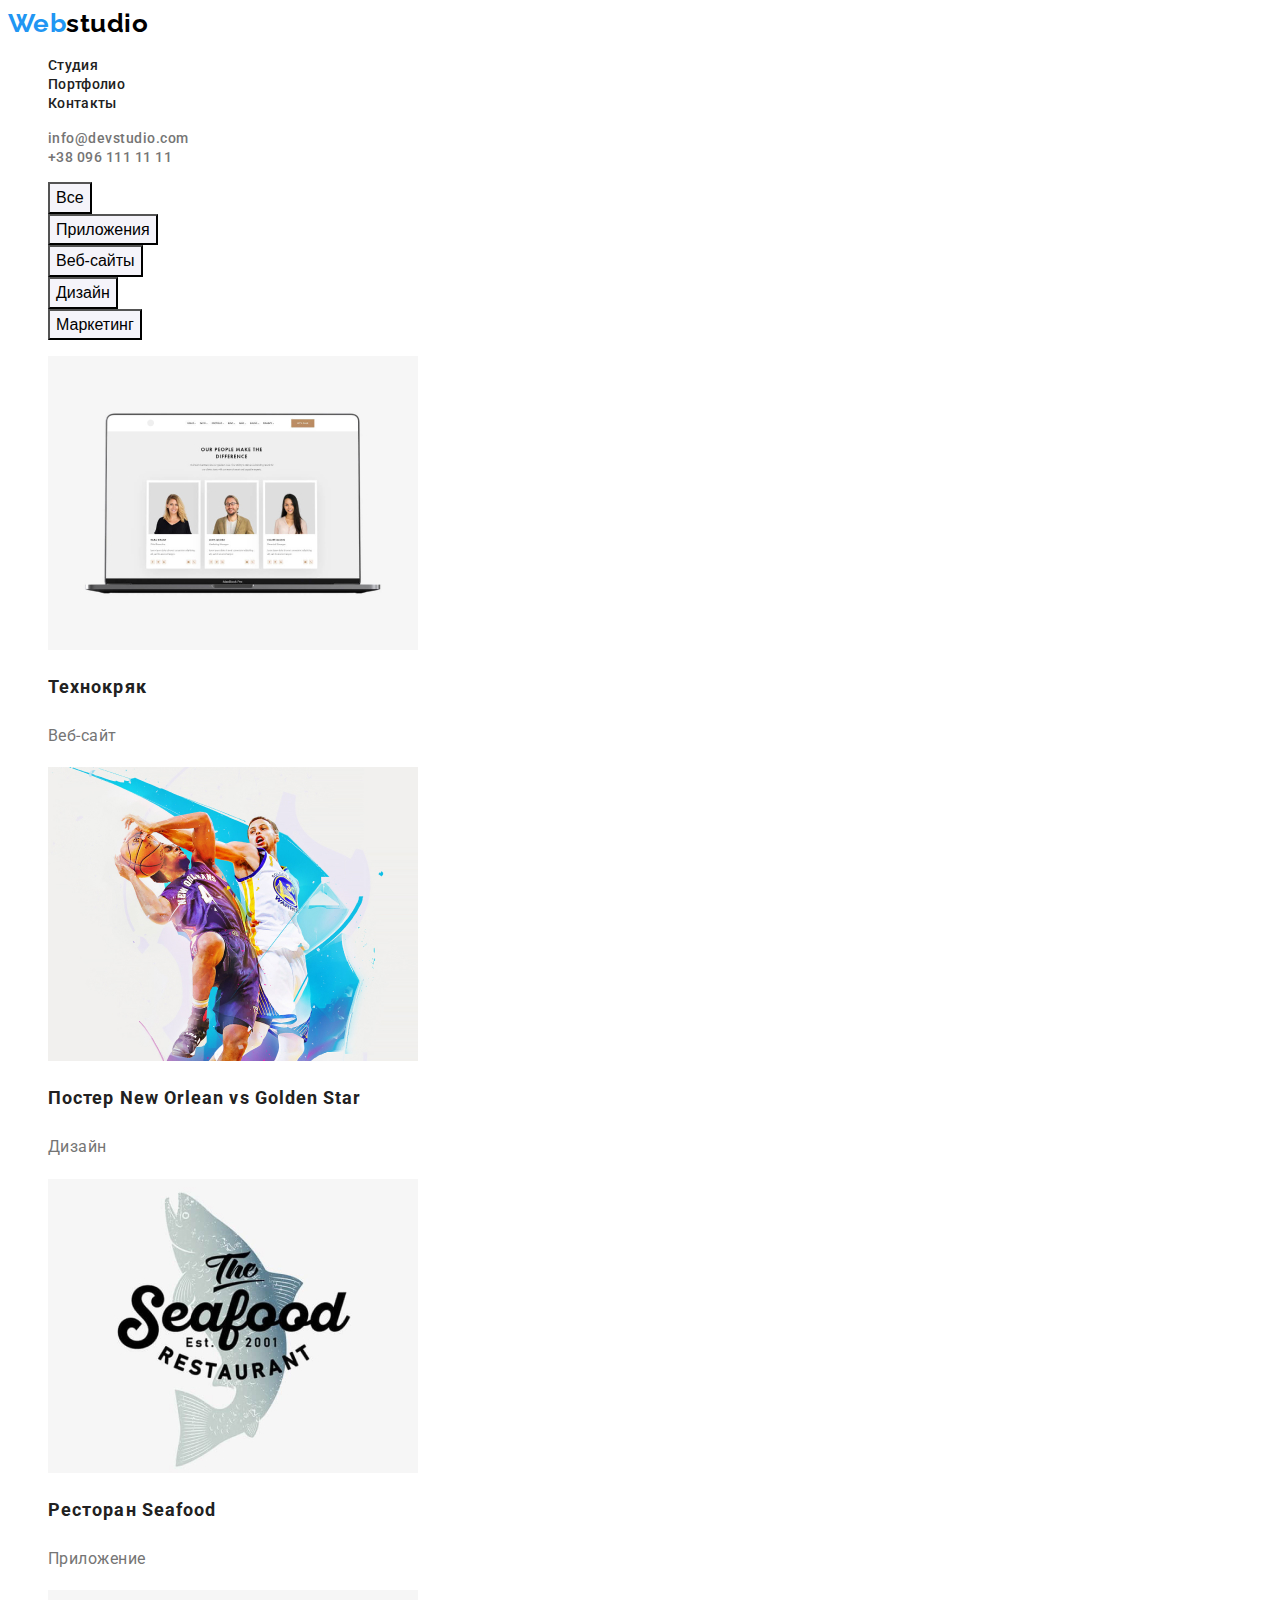
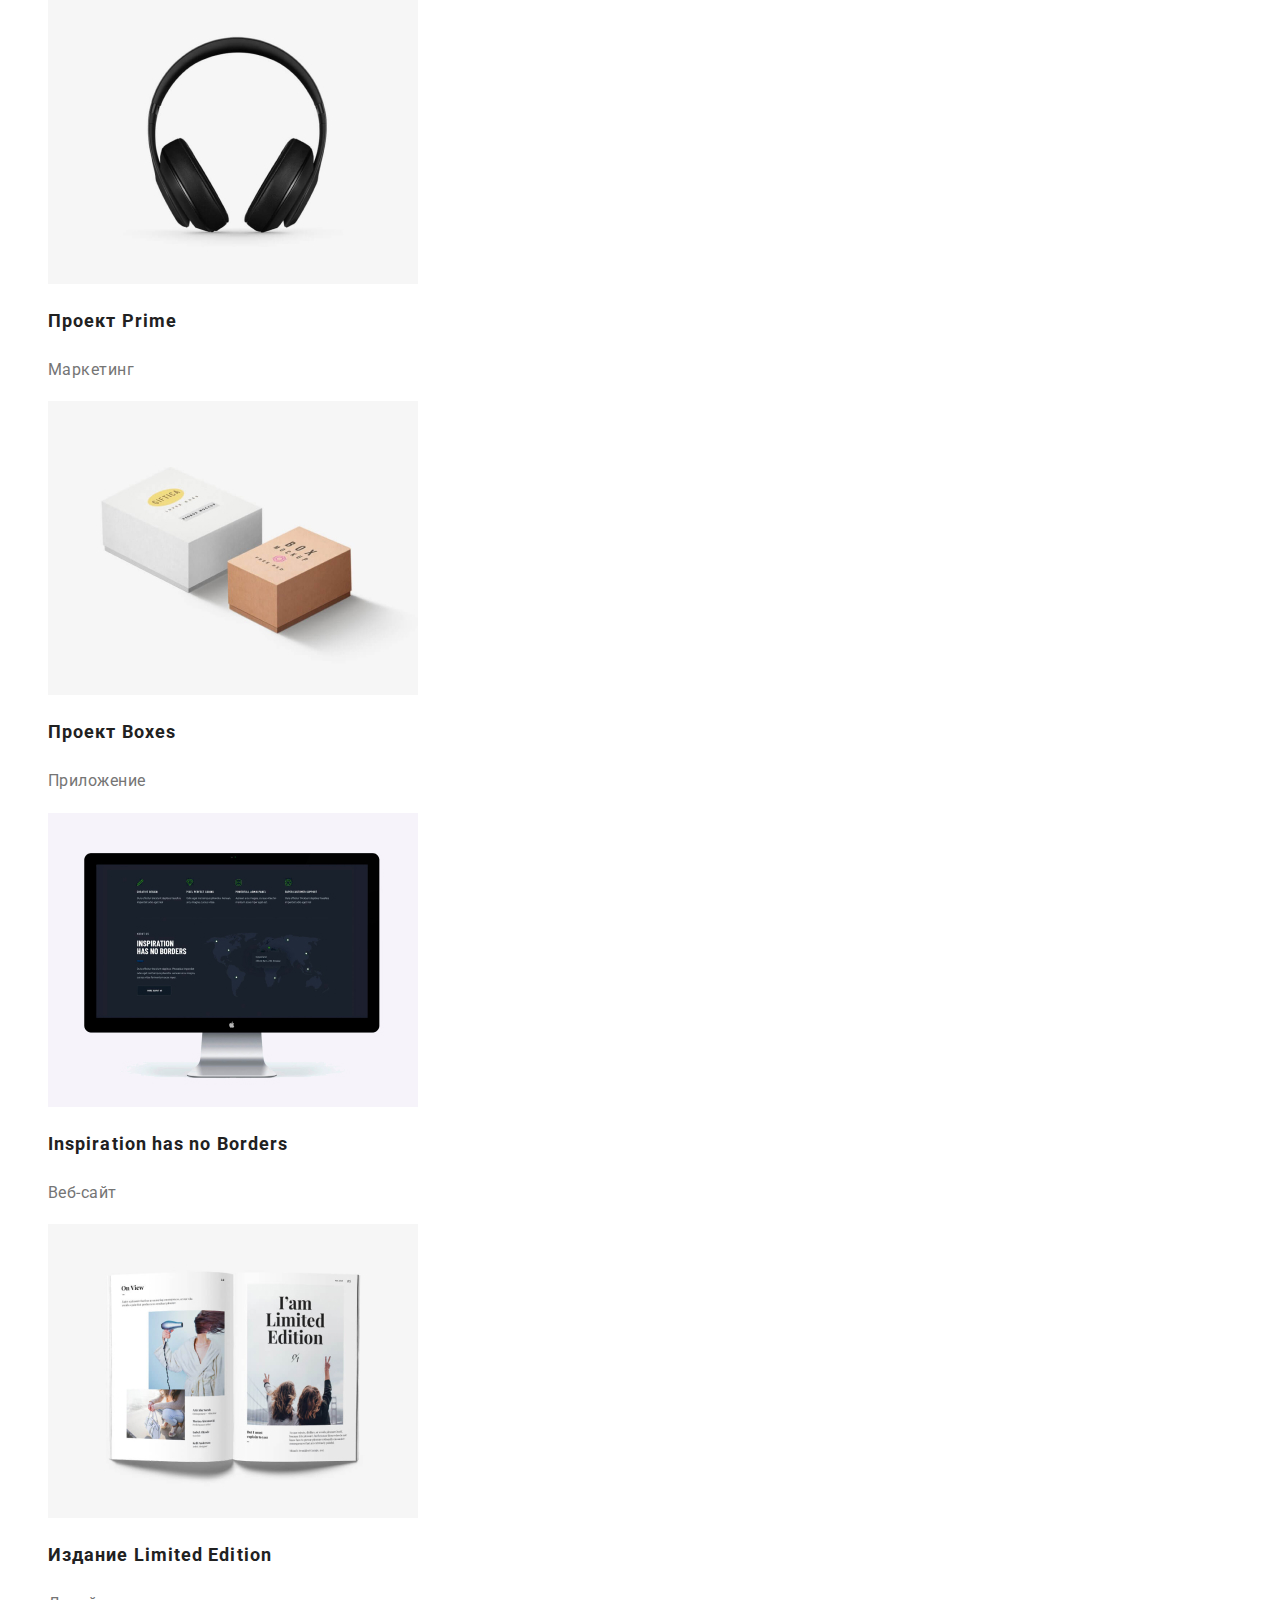
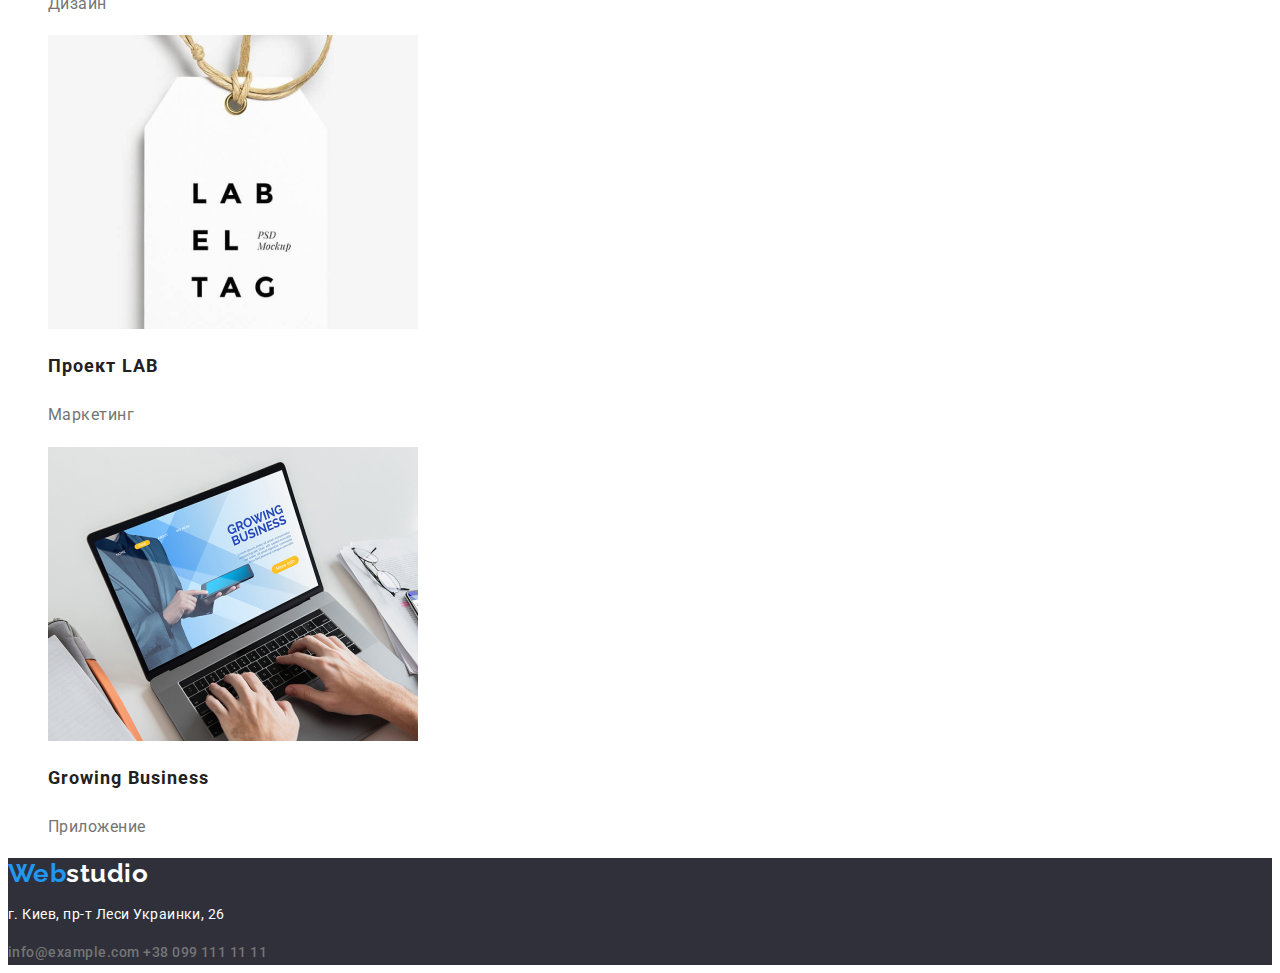
==== portfolio.html @ fc20a1f2 "Клон ДЗ2" ====
<!DOCTYPE html>
<html lang="ru">
<head>
    <meta charset="UTF-8">
    <meta http-equiv="X-UA-Compatible" content="IE=edge">
    <meta name="viewport" content="width=device-width, initial-scale=1.0">
    <title>Document</title>
    <link rel="preconnect" href="https://fonts.googleapis.com">
    <link rel="preconnect" href="https://fonts.gstatic.com" crossorigin>
    <link href="https://fonts.googleapis.com/css2?family=Raleway:wght@700&family=Roboto:wght@400;500;700;900&display=swap"
        rel="stylesheet">
    <link rel="stylesheet" href="./css/styles.css">
</head>
<body>
    <header>
        <a class="logo" href="./index.html">Web<span class="logo-part">studio</span>
        </a>
        <nav>
            <ul class="site-nav list">
                <li><a class="link" href="./index.html">Студия</a></li>
                <li><a class="link" href="./portfolio.html">Портфолио</a></li>
                <li><a class="link" href="#">Контакты</a></li>
            </ul>
        </nav>
        <div>
            <ul class="auth-nav list">
                <li><a class="link" href="mailto:info@devstudio.com">info@devstudio.com</a></li>
                <li><a class="link" href="tel:+380961111111">+38 096 111 11 11</a></li>
            </ul>
        </div>
    </header> 
    <main>
        <section class="portfolio-section">
            <ul class="portfolio-nav list">
                <li><button class="portfolio-button" type="button"> Все </button></li>
                <li><button class="portfolio-button" type="button">Приложения</button></li>
                <li><button class="portfolio-button" type="button">Веб-сайты</button></li>
                <li><button class="portfolio-button" type="button">Дизайн</button></li>
                <li><button class="portfolio-button" type="button">Маркетинг</button></li>
            </ul>
            <ul class="portfolio-list list">
                <li>
                    <img src="./images/portfolio1.jpg" alt="три карточки людей на экране ноутбука" width:"370">
                    <h2 class="title">Технокряк</h2>
                    <p>Веб-сайт</p>
                </li>
                <li>
                    <img src="./images/portfolio2.jpg" alt="Два баскетболиста в воздухе с мячок" width:"370">
                    <h2 class="title">Постер New Orlean vs Golden Star</h2>
                    <p>Дизайн</p>
                </li>
                <li>
                    <img src="./images/portfolio3.jpg" alt="Логотип ресторана-Морская еда" width="370">
                    <h2 class="title">Ресторан Seafood</h2>
                    <p>Приложение</p>
                </li>
                <li>
                    <img src="./images/portfolio4.jpg" alt="Накладные наушники" width="370">
                    <h2 class="title">Проект Prime</h2>
                    <p>Маркетинг</p>
                </li>    
                <li>
                    <img src="./images/portfolio5.jpg" alt="Две коробки" width="370">
                    <h2 class="title">Проект Boxes</h2>
                    <p>Приложение</p>    
                </li>
                <li>
                    <img src="./images/portfolio6.jpg" alt="Монитор" width="370">
                    <h2 class="title">Inspiration has no Borders</h2>
                    <p>Веб-сайт</p>
                </li>
                <li>
                    <img src="./images/portfolio7.jpg" alt="Открытый журнал на столе" width="370">
                    <h2 class="title">Издание Limited Edition</h2>
                    <p>Дизайн</p>
                </li>
                <li>
                    <img src="./images/portfolio8.jpg" alt="<Бирка на веревочке" width="370">
                    <h2 class="title">Проект LAB</h2>
                    <p>Маркетинг</p>
                </li>
                <li>
                    <img src="./images/portfolio9.jpg" alt="Руки человека на клавиатуре открытого ноутбука" width="370">
                    <h2 class="title">Growing Business</h2>
                    <p>Приложение</p>
                </li>
            </ul>
        </section>
    </main>
    <footer class="footer">
        <a class="logo" href="./index.html">Web<span class="logo-footer">studio</span>
        </a>
        <address class="footer-adress">
            <p>г. Киев, пр-т Леси Украинки, 26</p>
            <a class="link" href="mailto:info@example.com">info@example.com</a>
            <a class="link" href="tel:+380991111111">+38 099 111 11 11</a>
        </address>
    </footer>
</body>

</html>
---- css/styles.css ----
:root {
  --primary-text-color: #757575;
  --title-text-color: #212121;
  --accent-color: #2196f3;
}
/* цвет заголовков #212121 */
/* цвет текста #757575 */
/* цвет акцента #2196F3 */
/* Белый #FFFFFF */
body {
  background-color: #ffffff;
  color: var(--primary-text-color);
  font-family: Roboto, sans-serif;
  letter-spacing: 0.03em;
}
.link {
  text-decoration: none;
  font-weight: 500;
  font-size: 14px;
  line-height: 1.2;
}
/* logo */
.logo {
  color: var(--accent-color);
  font-family: Raleway, cursive;
  text-decoration: none;
  font-weight: 700;
  font-size: 26px;
  line-height: 1.2;
}
.logo-part {
  color: #000000;
}

/* site-nav */
.site-nav {
  letter-spacing: 0.02em;
}
.site-nav .link {
  color: var(--title-text-color);
}
.site-nav :hover,
.site-nav :focus {
  color: var(--accent-color);
}
.auth-nav .link {
  color: var(--primary-text-color);
}
.auth-nav :hover,
.auth-nav :focus {
  color: var(--accent-color);
}
/* Hero */
.hero {
  background-color: #2f303a;
  color: #ffffff;
  letter-spacing: 0.06em;
  text-align: center;
}
.hero-title {
  font-weight: 900;
  font-size: 44px;
  line-height: 1.4;
}
.hero-button {
  background-color: #2196f3;
  color: #ffffff;
  font-family: inherit;
  letter-spacing: inherit;
  font-weight: 700;
  font-size: 16px;
  line-height: 1.9;
  cursor: pointer;
}
/* Section */
.section {
}
.section-title {
  color: var(--title-text-color);
  font-weight: 700;
  font-size: 36px;
  line-height: 1.7;
  text-align: center;
}
.list {
  list-style: none;
}
.title {
  color: var(--title-text-color);
}
/* Skills */
.skills .title {
  font-weight: 700;
  font-size: 14px;
  line-height: 1.2;
}
.skills p {
  font-size: 14px;
  line-height: 1.7;
}

/* team */
.team {
  background-color: #f5f4fa;
}
.team .title {
  font-weight: 500;
  font-size: 16px;
  line-height: 1.2;
}
.team p {
  font-size: 16px;
  line-height: 1.2;
}
/* footer */
.footer {
  background-color: #2f303a;
}

.logo-footer {
  color: #ffffff;
}
.footer-adress {
  font-style: normal;
  font-size: 14px;
  line-height: 1.7;
}
.footer-adress p {
  color: #ffffff;
}
.footer-adress .link {
  color: var(--primary-text-color);
  font-size: 14px;
  line-height: 1.7;
}
.footer-adress :hover,
.footer-adress :focus {
  color: var(--accent-color);
}
/* PORTFOLIO */
.portfolio-nav {
  color: var(--title-text-color);
}
.portfolio-nav :hover {
  color: var(--accent-color);
}
.portfolio-button {
  background-color: #f5f4fa;
  font-weight: 500;
  font-size: 16px;
  line-height: 1.6;
  cursor: pointer;
}
.portfolio-list .title {
  letter-spacing: 0.06em;
  font-weight: bold;
  font-size: 18px;
  line-height: 2;
}
.portfolio-list p {
  font-size: 16px;
  line-height: 1.9;
}
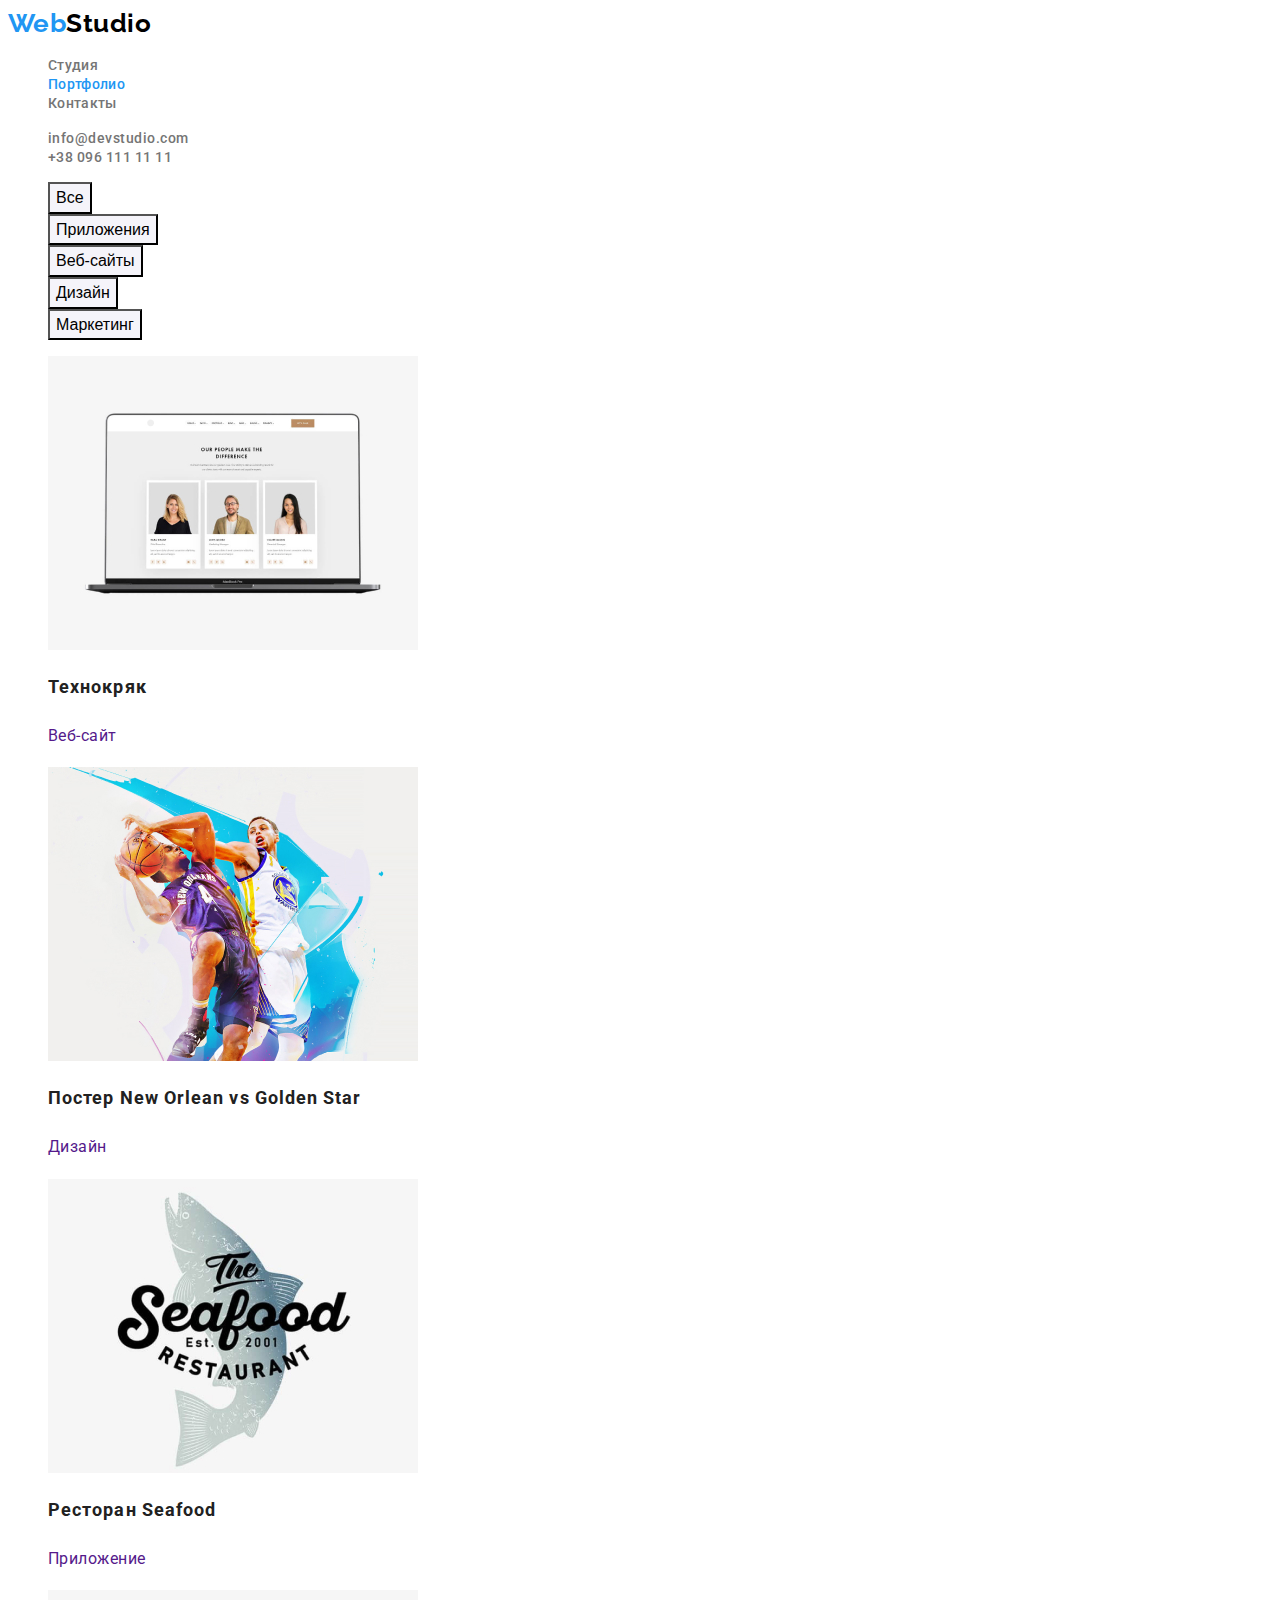
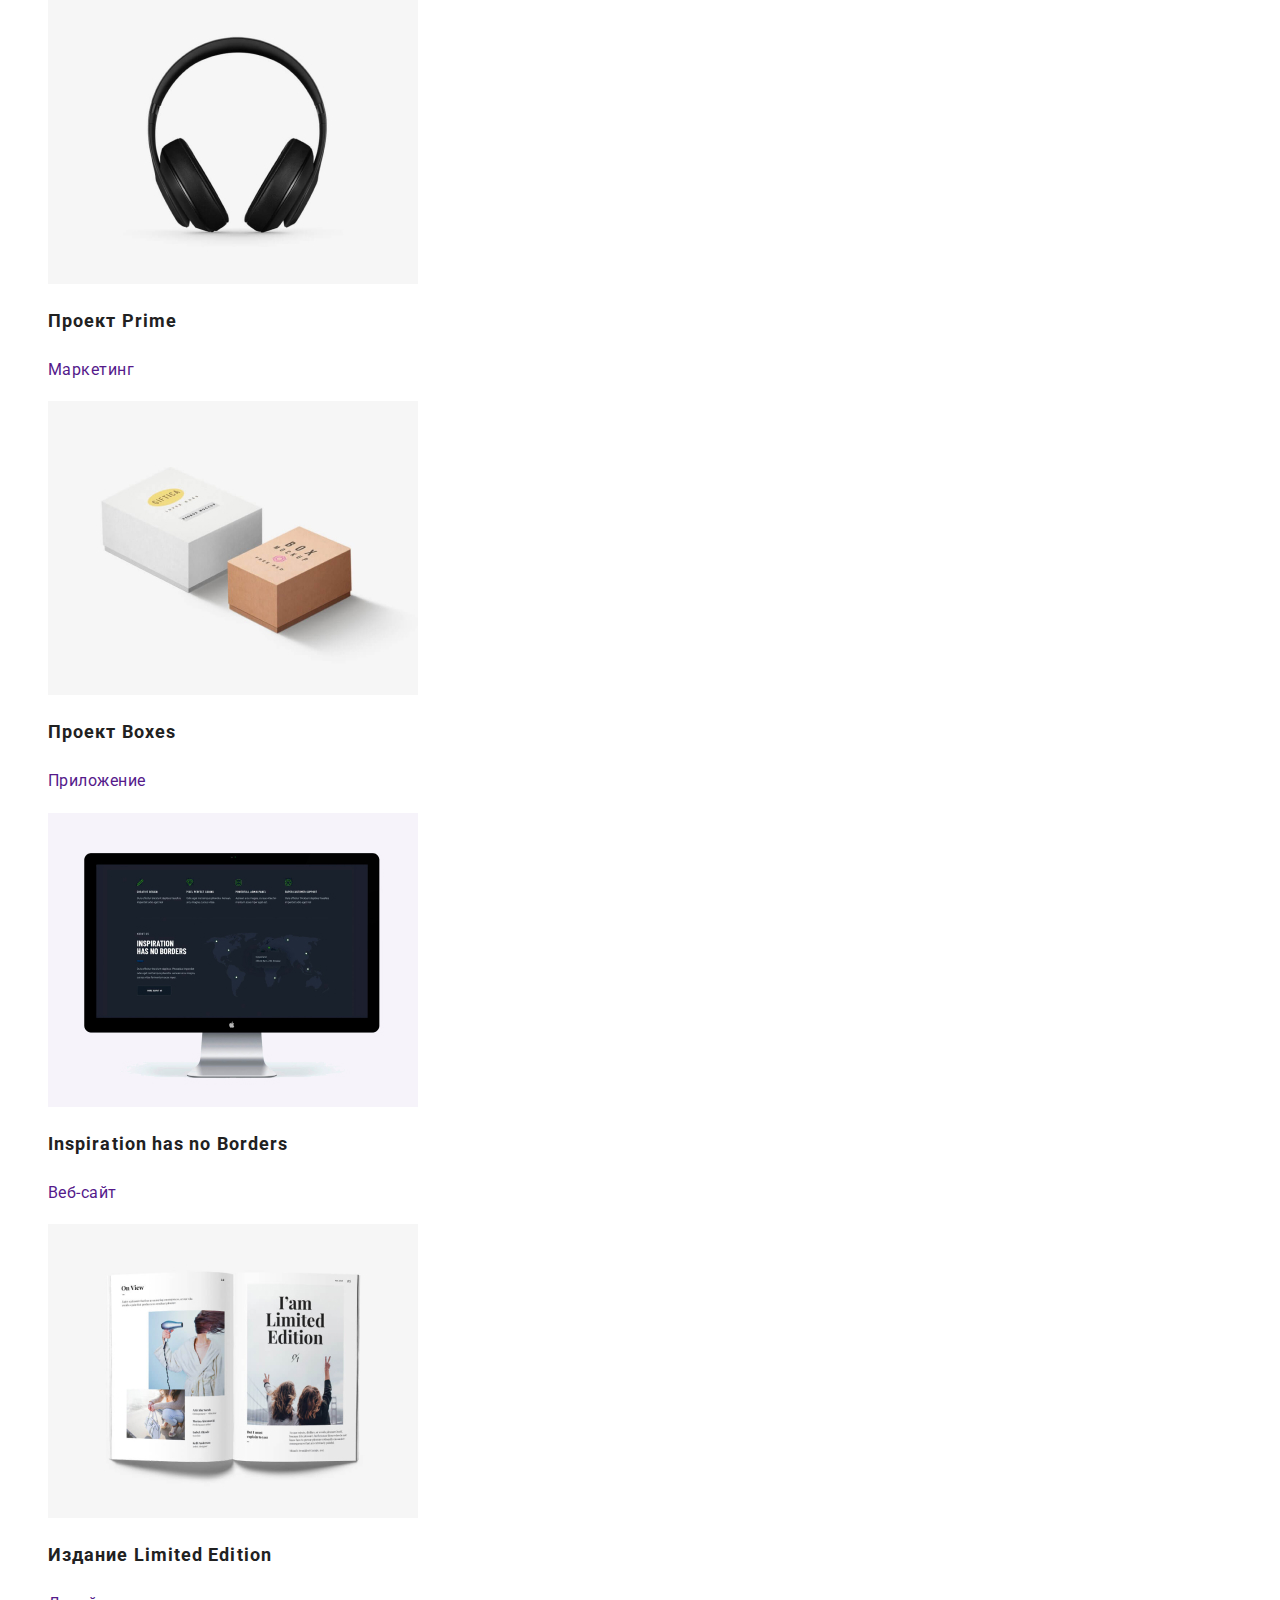
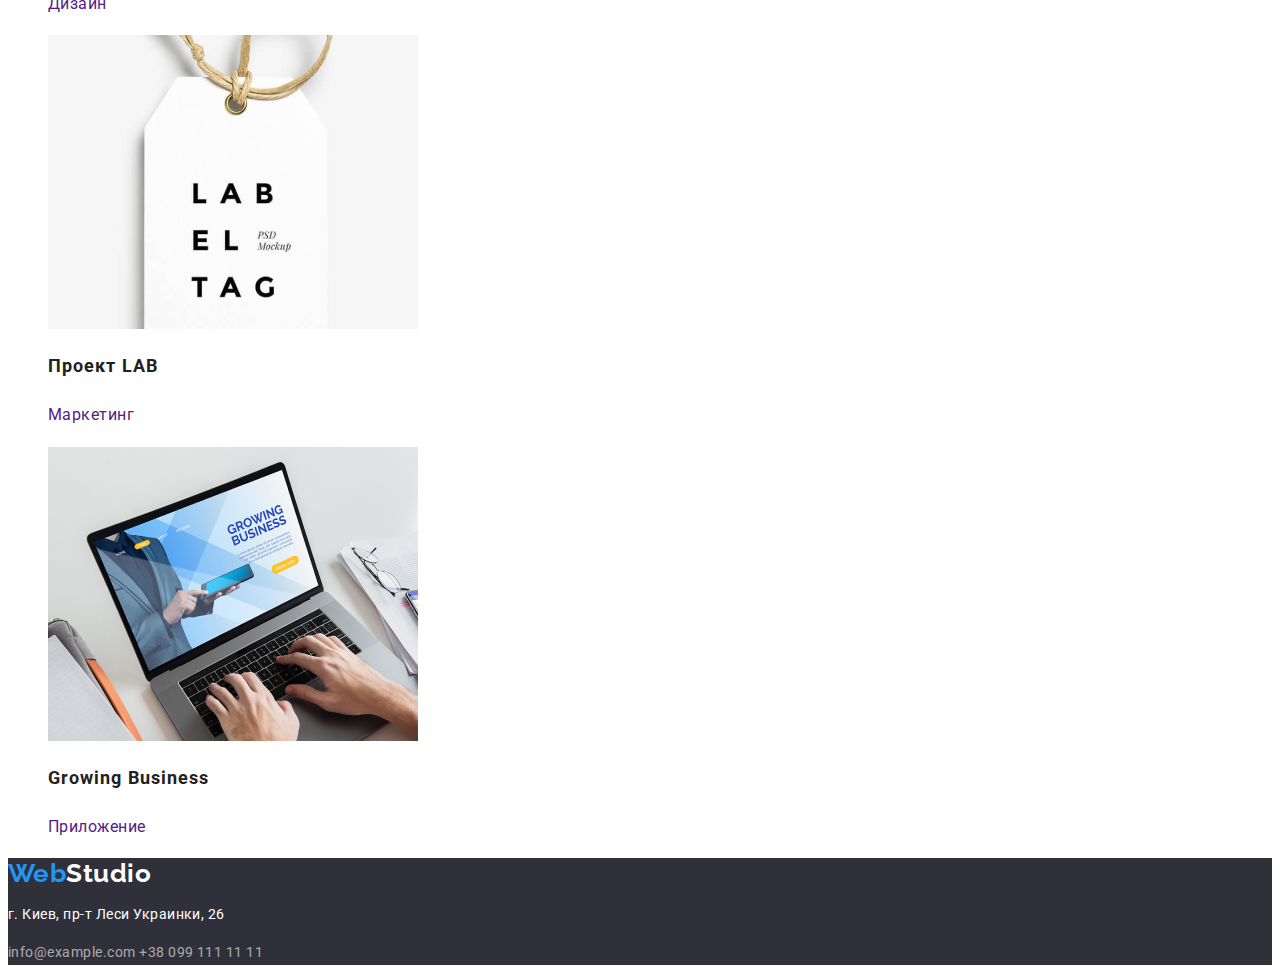
==== commit f59ab18a: "Перезалив исправленноеДЗ2. Начало" ====
--- a/portfolio.html
+++ b/portfolio.html
@@ -13,12 +13,12 @@
 </head>
 <body>
     <header>
-        <a class="logo" href="./index.html">Web<span class="logo-part">studio</span>
+        <a class="logo" href="./index.html">Web<span class="logo-part">Studio</span>
         </a>
         <nav>
             <ul class="site-nav list">
                 <li><a class="link" href="./index.html">Студия</a></li>
-                <li><a class="link" href="./portfolio.html">Портфолио</a></li>
+                <li><a class="link portfolio" href="./portfolio.html">Портфолио</a></li>
                 <li><a class="link" href="#">Контакты</a></li>
             </ul>
         </nav>
@@ -40,55 +40,73 @@
             </ul>
             <ul class="portfolio-list list">
                 <li>
-                    <img src="./images/portfolio1.jpg" alt="три карточки людей на экране ноутбука" width:"370">
-                    <h2 class="title">Технокряк</h2>
-                    <p>Веб-сайт</p>
+                    <a href="">
+                        <img src="./images/portfolio1.jpg" alt="три карточки людей на экране ноутбука" width="370">
+                        <h2 class="title">Технокряк</h2>
+                        <p>Веб-сайт</p>
+                    </a>
                 </li>
                 <li>
-                    <img src="./images/portfolio2.jpg" alt="Два баскетболиста в воздухе с мячок" width:"370">
-                    <h2 class="title">Постер New Orlean vs Golden Star</h2>
-                    <p>Дизайн</p>
+                    <a href="">
+                        <img src="./images/portfolio2.jpg" alt="Два баскетболиста в воздухе с мячок" width="370">
+                        <h2 class="title">Постер New Orlean vs Golden Star</h2>
+                        <p>Дизайн</p>
+                    </a>
                 </li>
                 <li>
-                    <img src="./images/portfolio3.jpg" alt="Логотип ресторана-Морская еда" width="370">
-                    <h2 class="title">Ресторан Seafood</h2>
-                    <p>Приложение</p>
+                    <a href="">
+                        <img src="./images/portfolio3.jpg" alt="Логотип ресторана-Морская еда" width="370">
+                        <h2 class="title">Ресторан Seafood</h2>
+                        <p>Приложение</p>
+                    </a>
                 </li>
                 <li>
-                    <img src="./images/portfolio4.jpg" alt="Накладные наушники" width="370">
-                    <h2 class="title">Проект Prime</h2>
-                    <p>Маркетинг</p>
+                    <a href="">
+                        <img src="./images/portfolio4.jpg" alt="Накладные наушники" width="370">
+                        <h2 class="title">Проект Prime</h2>
+                        <p>Маркетинг</p>
+                    </a>
                 </li>    
                 <li>
-                    <img src="./images/portfolio5.jpg" alt="Две коробки" width="370">
-                    <h2 class="title">Проект Boxes</h2>
-                    <p>Приложение</p>    
+                    <a href="">
+                        <img src="./images/portfolio5.jpg" alt="Две коробки" width="370">
+                        <h2 class="title">Проект Boxes</h2>
+                        <p>Приложение</p>
+                    </a>    
                 </li>
                 <li>
-                    <img src="./images/portfolio6.jpg" alt="Монитор" width="370">
-                    <h2 class="title">Inspiration has no Borders</h2>
-                    <p>Веб-сайт</p>
+                    <a href="">
+                        <img src="./images/portfolio6.jpg" alt="Монитор" width="370">
+                        <h2 class="title">Inspiration has no Borders</h2>
+                        <p>Веб-сайт</p>
+                    </a>
                 </li>
                 <li>
-                    <img src="./images/portfolio7.jpg" alt="Открытый журнал на столе" width="370">
-                    <h2 class="title">Издание Limited Edition</h2>
-                    <p>Дизайн</p>
+                    <a href="">
+                        <img src="./images/portfolio7.jpg" alt="Открытый журнал на столе" width="370">
+                        <h2 class="title">Издание Limited Edition</h2>
+                        <p>Дизайн</p>
+                    </a>
                 </li>
                 <li>
-                    <img src="./images/portfolio8.jpg" alt="<Бирка на веревочке" width="370">
-                    <h2 class="title">Проект LAB</h2>
-                    <p>Маркетинг</p>
+                    <a href="">
+                        <img src="./images/portfolio8.jpg" alt="<Бирка на веревочке" width="370">
+                        <h2 class="title">Проект LAB</h2>
+                        <p>Маркетинг</p>
+                    </a>
                 </li>
                 <li>
-                    <img src="./images/portfolio9.jpg" alt="Руки человека на клавиатуре открытого ноутбука" width="370">
-                    <h2 class="title">Growing Business</h2>
-                    <p>Приложение</p>
+                    <a href="">
+                        <img src="./images/portfolio9.jpg" alt="Руки человека на клавиатуре открытого ноутбука" width="370">
+                        <h2 class="title">Growing Business</h2>
+                        <p>Приложение</p>
+                    </a>
                 </li>
             </ul>
         </section>
     </main>
     <footer class="footer">
-        <a class="logo" href="./index.html">Web<span class="logo-footer">studio</span>
+        <a class="logo" href="./index.html">Web<span class="logo-footer">Studio</span>
         </a>
         <address class="footer-adress">
             <p>г. Киев, пр-т Леси Украинки, 26</p>
--- a/css/styles.css
+++ b/css/styles.css
@@ -33,14 +33,19 @@
 }
 
 /* site-nav */
+
 .site-nav {
   letter-spacing: 0.02em;
 }
 .site-nav .link {
-  color: var(--title-text-color);
-}
-.site-nav :hover,
-.site-nav :focus {
+  color: var(--title--color);
+}
+.site-nav .link:hover,
+.site-nav .link:focus {
+  color: var(--accent-color);
+}
+.site-nav .studios,
+.site-nav .portfolio {
   color: var(--accent-color);
 }
 .auth-nav .link {
@@ -61,6 +66,7 @@
   font-weight: 900;
   font-size: 44px;
   line-height: 1.4;
+  text-transform: uppercase;
 }
 .hero-button {
   background-color: #2196f3;
@@ -72,6 +78,10 @@
   line-height: 1.9;
   cursor: pointer;
 }
+.hero-button:hover,
+.hero-button:focus {
+  background-color: #188ce8;
+}
 /* Section */
 .section {
 }
@@ -89,10 +99,26 @@
   color: var(--title-text-color);
 }
 /* Skills */
+.visually-hidden {
+  position: absolute;
+  width: 1px;
+  height: 1px;
+  margin: -1px;
+  border: 0;
+  padding: 0;
+
+  white-space: nowrap;
+  clip-path: inset(100%);
+  clip: rect(0 0 0 0);
+  overflow: hidden;
+}
 .skills .title {
   font-weight: 700;
   font-size: 14px;
   line-height: 1.2;
+}
+.skills-list .title {
+  text-transform: uppercase;
 }
 .skills p {
   font-size: 14px;
@@ -126,24 +152,29 @@
   line-height: 1.7;
 }
 .footer-adress p {
-  color: #ffffff;
-}
+  font-weight: 400;
+  color: #ffffff;
+}
+
 .footer-adress .link {
-  color: var(--primary-text-color);
-  font-size: 14px;
-  line-height: 1.7;
-}
-.footer-adress :hover,
+  color: rgba(255, 255, 255, 0.6);
+  font-weight: 400;
+  font-size: 14px;
+  line-height: 1.7;
+}
+.footer-adress .link:hover,
+.footer-adress .link:focus {
+  color: var(--accent-color);
+}
+/* .footer-adress :hover,
 .footer-adress :focus {
   color: var(--accent-color);
-}
+} */
 /* PORTFOLIO */
 .portfolio-nav {
   color: var(--title-text-color);
 }
-.portfolio-nav :hover {
-  color: var(--accent-color);
-}
+
 .portfolio-button {
   background-color: #f5f4fa;
   font-weight: 500;
@@ -151,6 +182,14 @@
   line-height: 1.6;
   cursor: pointer;
 }
+.portfolio-button:hover {
+  background-color: var(--accent-color);
+  color: #ffffff;
+}
+.portfolio-list a {
+  text-decoration: none;
+}
+
 .portfolio-list .title {
   letter-spacing: 0.06em;
   font-weight: bold;
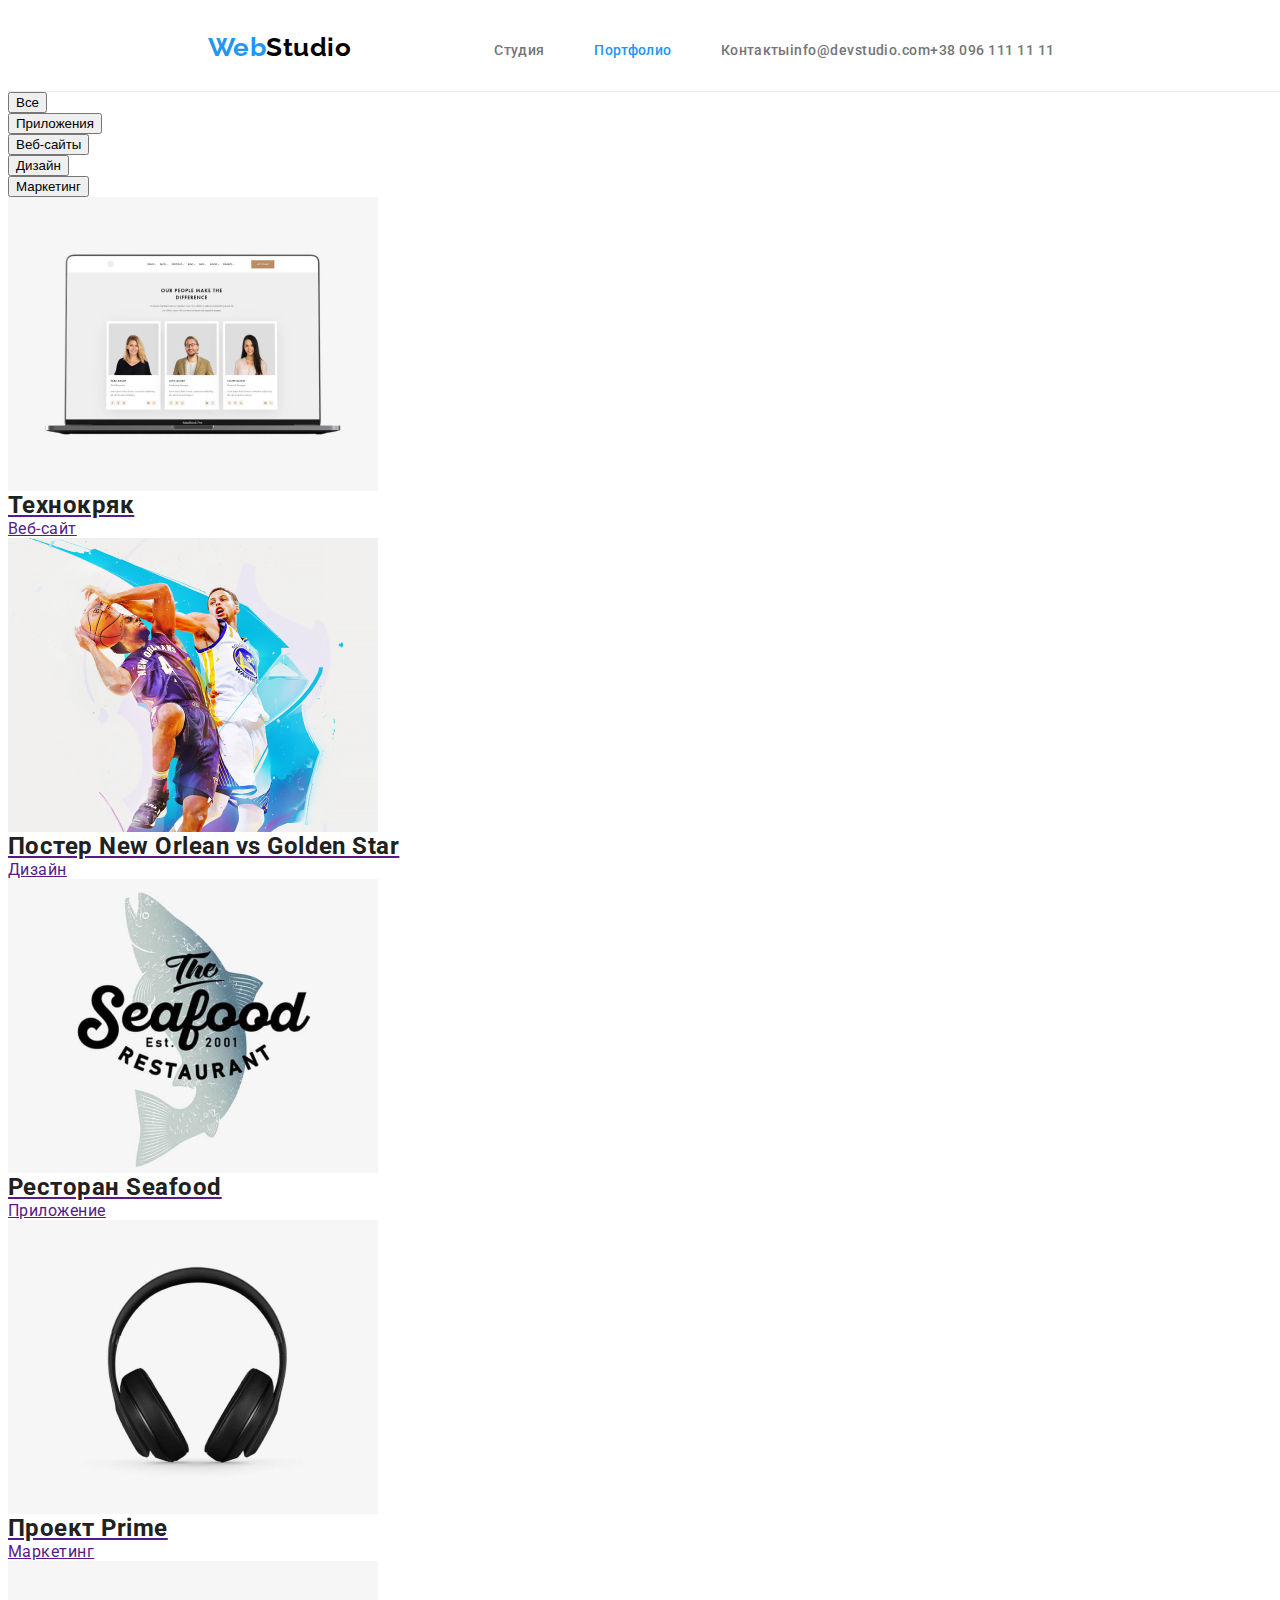
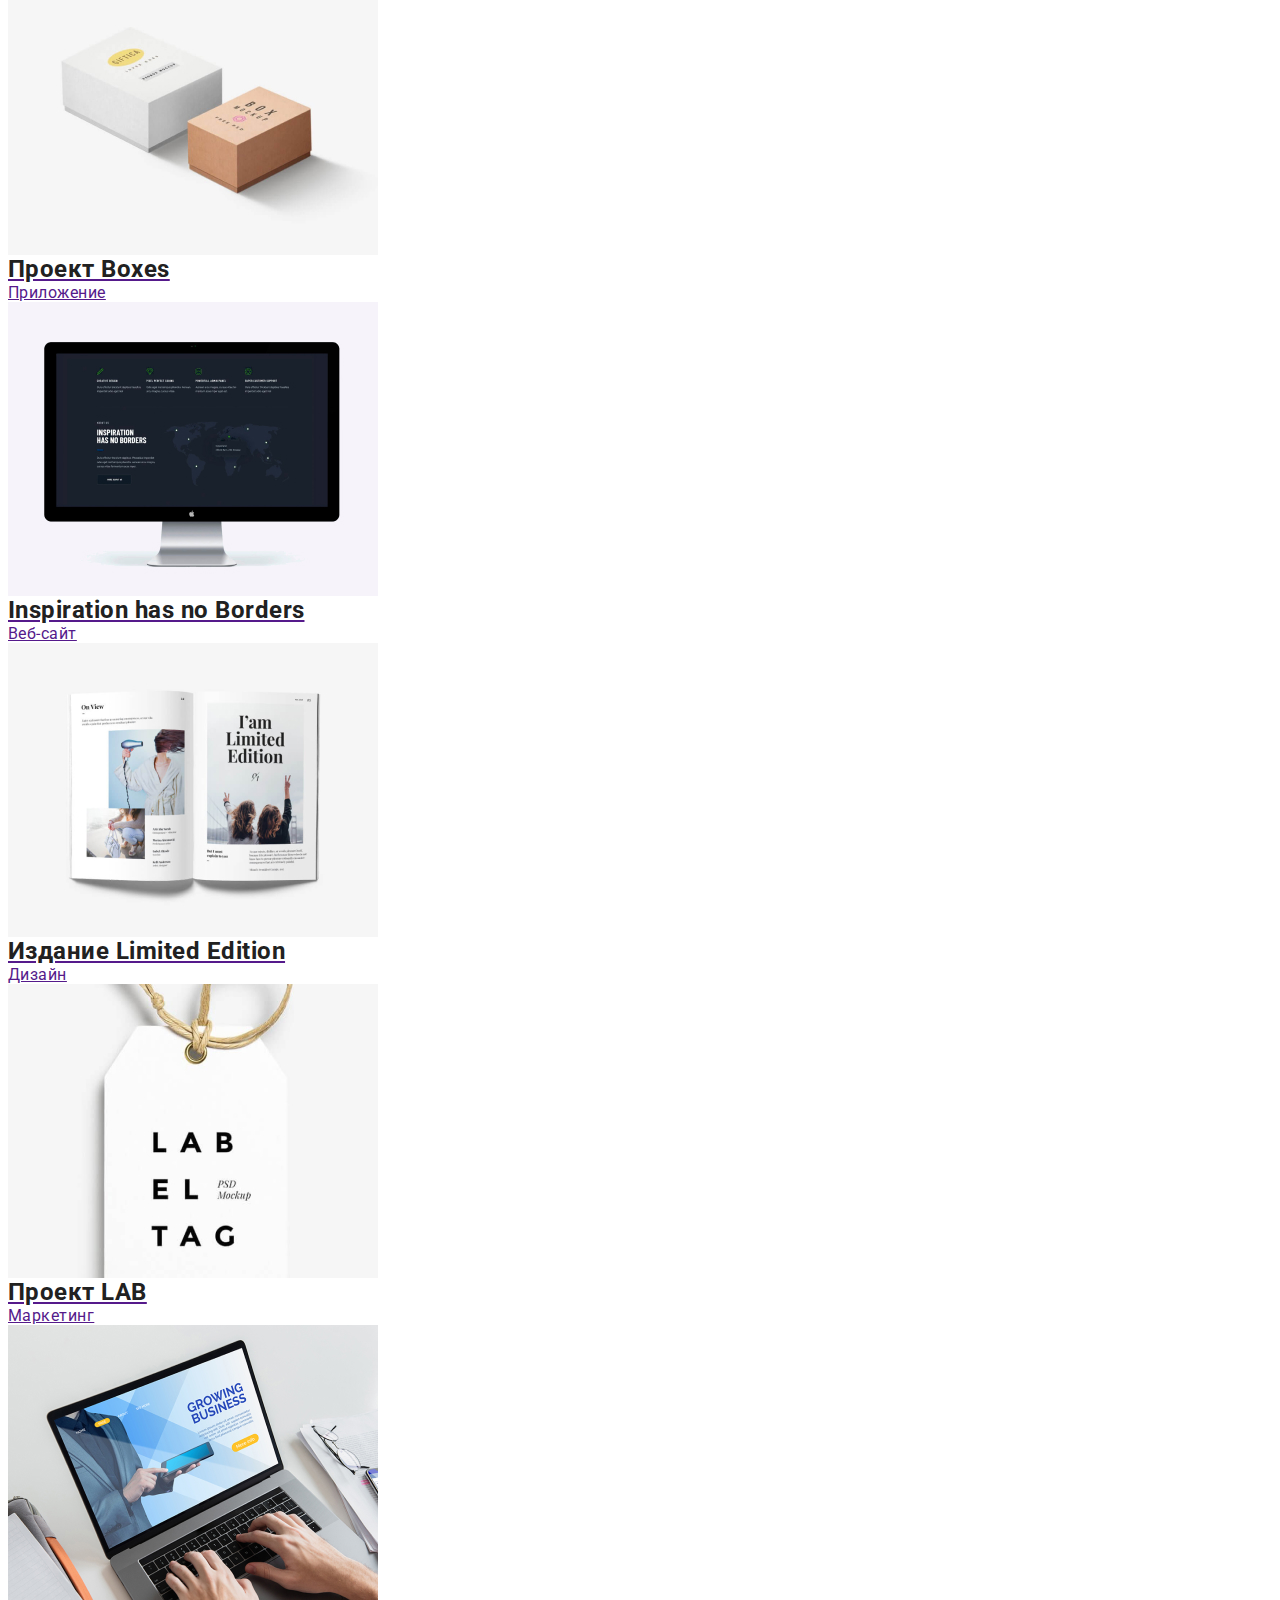
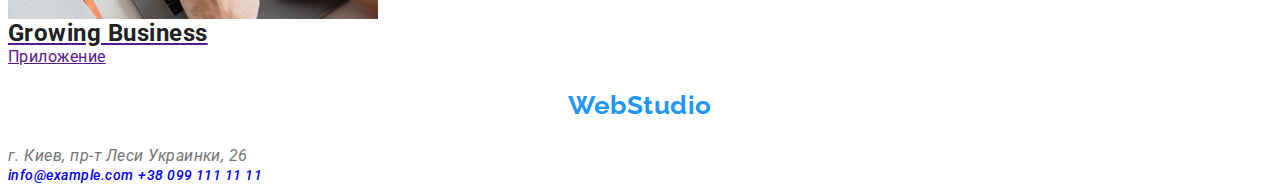
==== commit 592f0cd7: "Начало положено" ====
--- a/portfolio.html
+++ b/portfolio.html
@@ -12,108 +12,110 @@
     <link rel="stylesheet" href="./css/styles.css">
 </head>
 <body>
-    <header>
-        <a class="logo" href="./index.html">Web<span class="logo-part">Studio</span>
-        </a>
-        <nav>
-            <ul class="site-nav list">
-                <li><a class="link" href="./index.html">Студия</a></li>
-                <li><a class="link portfolio" href="./portfolio.html">Портфолио</a></li>
-                <li><a class="link" href="#">Контакты</a></li>
-            </ul>
-        </nav>
-        <div>
-            <ul class="auth-nav list">
-                <li><a class="link" href="mailto:info@devstudio.com">info@devstudio.com</a></li>
-                <li><a class="link" href="tel:+380961111111">+38 096 111 11 11</a></li>
-            </ul>
-        </div>
-    </header> 
-    <main>
-        <section class="portfolio-section">
-            <ul class="portfolio-nav list">
-                <li><button class="portfolio-button" type="button"> Все </button></li>
-                <li><button class="portfolio-button" type="button">Приложения</button></li>
-                <li><button class="portfolio-button" type="button">Веб-сайты</button></li>
-                <li><button class="portfolio-button" type="button">Дизайн</button></li>
-                <li><button class="portfolio-button" type="button">Маркетинг</button></li>
-            </ul>
-            <ul class="portfolio-list list">
-                <li>
-                    <a href="">
-                        <img src="./images/portfolio1.jpg" alt="три карточки людей на экране ноутбука" width="370">
-                        <h2 class="title">Технокряк</h2>
-                        <p>Веб-сайт</p>
-                    </a>
-                </li>
-                <li>
-                    <a href="">
-                        <img src="./images/portfolio2.jpg" alt="Два баскетболиста в воздухе с мячок" width="370">
-                        <h2 class="title">Постер New Orlean vs Golden Star</h2>
-                        <p>Дизайн</p>
-                    </a>
-                </li>
-                <li>
-                    <a href="">
-                        <img src="./images/portfolio3.jpg" alt="Логотип ресторана-Морская еда" width="370">
-                        <h2 class="title">Ресторан Seafood</h2>
-                        <p>Приложение</p>
-                    </a>
-                </li>
-                <li>
-                    <a href="">
-                        <img src="./images/portfolio4.jpg" alt="Накладные наушники" width="370">
-                        <h2 class="title">Проект Prime</h2>
-                        <p>Маркетинг</p>
-                    </a>
-                </li>    
-                <li>
-                    <a href="">
-                        <img src="./images/portfolio5.jpg" alt="Две коробки" width="370">
-                        <h2 class="title">Проект Boxes</h2>
-                        <p>Приложение</p>
-                    </a>    
-                </li>
-                <li>
-                    <a href="">
-                        <img src="./images/portfolio6.jpg" alt="Монитор" width="370">
-                        <h2 class="title">Inspiration has no Borders</h2>
-                        <p>Веб-сайт</p>
-                    </a>
-                </li>
-                <li>
-                    <a href="">
-                        <img src="./images/portfolio7.jpg" alt="Открытый журнал на столе" width="370">
-                        <h2 class="title">Издание Limited Edition</h2>
-                        <p>Дизайн</p>
-                    </a>
-                </li>
-                <li>
-                    <a href="">
-                        <img src="./images/portfolio8.jpg" alt="<Бирка на веревочке" width="370">
-                        <h2 class="title">Проект LAB</h2>
-                        <p>Маркетинг</p>
-                    </a>
-                </li>
-                <li>
-                    <a href="">
-                        <img src="./images/portfolio9.jpg" alt="Руки человека на клавиатуре открытого ноутбука" width="370">
-                        <h2 class="title">Growing Business</h2>
-                        <p>Приложение</p>
-                    </a>
-                </li>
-            </ul>
-        </section>
-    </main>
-    <footer class="footer">
-        <a class="logo" href="./index.html">Web<span class="logo-footer">Studio</span>
-        </a>
-        <address class="footer-adress">
-            <p>г. Киев, пр-т Леси Украинки, 26</p>
-            <a class="link" href="mailto:info@example.com">info@example.com</a>
-            <a class="link" href="tel:+380991111111">+38 099 111 11 11</a>
-        </address>
-    </footer>
+        <header class="header">
+            <div class="container">
+                <a class="logo" href="./index.html">Web<span class="logo-part">Studio</span>
+                </a>
+                <nav>
+                    <ul class="site-nav list">
+                        <li><a class="link" href="./index.html">Студия</a></li>
+                        <li><a class="link portfolio" href="./portfolio.html">Портфолио</a></li>
+                        <li><a class="link" href="#">Контакты</a></li>
+                    </ul>
+                </nav>
+                <div>
+                    <ul class="auth-nav list">
+                        <li><a class="link" href="mailto:info@devstudio.com">info@devstudio.com</a></li>
+                        <li><a class="link" href="tel:+380961111111">+38 096 111 11 11</a></li>
+                    </ul>
+            </div>
+        </header>
+        <main>
+            <section class="portfolio-section">
+                <ul class="portfolio-nav list">
+                    <li><button class="portfolio-button" type="button"> Все </button></li>
+                    <li><button class="portfolio-button" type="button">Приложения</button></li>
+                    <li><button class="portfolio-button" type="button">Веб-сайты</button></li>
+                    <li><button class="portfolio-button" type="button">Дизайн</button></li>
+                    <li><button class="portfolio-button" type="button">Маркетинг</button></li>
+                </ul>
+                <ul class="portfolio-list list">
+                    <li>
+                        <a href="">
+                            <img src="./images/portfolio1.jpg" alt="три карточки людей на экране ноутбука" width="370">
+                            <h2 class="title">Технокряк</h2>
+                            <p>Веб-сайт</p>
+                        </a>
+                    </li>
+                    <li>
+                        <a href="">
+                            <img src="./images/portfolio2.jpg" alt="Два баскетболиста в воздухе с мячок" width="370">
+                            <h2 class="title">Постер New Orlean vs Golden Star</h2>
+                            <p>Дизайн</p>
+                        </a>
+                    </li>
+                    <li>
+                        <a href="">
+                            <img src="./images/portfolio3.jpg" alt="Логотип ресторана-Морская еда" width="370">
+                            <h2 class="title">Ресторан Seafood</h2>
+                            <p>Приложение</p>
+                        </a>
+                    </li>
+                    <li>
+                        <a href="">
+                            <img src="./images/portfolio4.jpg" alt="Накладные наушники" width="370">
+                            <h2 class="title">Проект Prime</h2>
+                            <p>Маркетинг</p>
+                        </a>
+                    </li>
+                    <li>
+                        <a href="">
+                            <img src="./images/portfolio5.jpg" alt="Две коробки" width="370">
+                            <h2 class="title">Проект Boxes</h2>
+                            <p>Приложение</p>
+                        </a>
+                    </li>
+                    <li>
+                        <a href="">
+                            <img src="./images/portfolio6.jpg" alt="Монитор" width="370">
+                            <h2 class="title">Inspiration has no Borders</h2>
+                            <p>Веб-сайт</p>
+                        </a>
+                    </li>
+                    <li>
+                        <a href="">
+                            <img src="./images/portfolio7.jpg" alt="Открытый журнал на столе" width="370">
+                            <h2 class="title">Издание Limited Edition</h2>
+                            <p>Дизайн</p>
+                        </a>
+                    </li>
+                    <li>
+                        <a href="">
+                            <img src="./images/portfolio8.jpg" alt="<Бирка на веревочке" width="370">
+                            <h2 class="title">Проект LAB</h2>
+                            <p>Маркетинг</p>
+                        </a>
+                    </li>
+                    <li>
+                        <a href="">
+                            <img src="./images/portfolio9.jpg" alt="Руки человека на клавиатуре открытого ноутбука" width="370">
+                            <h2 class="title">Growing Business</h2>
+                            <p>Приложение</p>
+                        </a>
+                    </li>
+                </ul>
+            </section>
+        </main>
+        <footer class="footer">
+            <a class="logo" href="./index.html">Web<span class="logo-footer">Studio</span>
+            </a>
+            <address class="footer-adress">
+                <p>г. Киев, пр-т Леси Украинки, 26</p>
+                <a class="link" href="mailto:info@example.com">info@example.com</a>
+                <a class="link" href="tel:+380991111111">+38 099 111 11 11</a>
+            </address>
+        </footer>
+    </div>
 </body>
 
 </html>--- a/css/styles.css
+++ b/css/styles.css
@@ -2,6 +2,7 @@
   --primary-text-color: #757575;
   --title-text-color: #212121;
   --accent-color: #2196f3;
+  --card-set-gap: 30px;
 }
 /* цвет заголовков #212121 */
 /* цвет текста #757575 */
@@ -13,14 +14,54 @@
   font-family: Roboto, sans-serif;
   letter-spacing: 0.03em;
 }
+h1,
+h2,
+h3,
+h4,
+h5,
+p {
+  margin: 0;
+}
+/* a {
+  display: block;
+} */
+img {
+  display: block;
+  max-width: 100%;
+  height: auto;
+}
+.list {
+  padding: 0;
+  margin: 0;
+  list-style: none;
+}
+.container {
+  display: flex;
+  width: 1200px;
+  padding-left: 15px;
+  padding-right: 15px;
+
+  margin-left: auto;
+  margin-right: auto;
+}
 .link {
+  display: inline-block;
   text-decoration: none;
   font-weight: 500;
   font-size: 14px;
   line-height: 1.2;
 }
+/* header */
+.header {
+  width: 1600px;
+  margin: 0 auto;
+  border-bottom: 1px solid #ececec;
+}
 /* logo */
 .logo {
+  display: flex;
+  justify-content: center;
+  margin: 24px 0 25px;
   color: var(--accent-color);
   font-family: Raleway, cursive;
   text-decoration: none;
@@ -29,16 +70,24 @@
   line-height: 1.2;
 }
 .logo-part {
+  display: block;
   color: #000000;
 }
 
 /* site-nav */
 
 .site-nav {
+  display: flex;
+  padding: 0;
+  margin-left: 93px;
   letter-spacing: 0.02em;
 }
 .site-nav .link {
+  margin-left: 50px;
   color: var(--title--color);
+}
+.site-nav .studios {
+  margin-left: 0;
 }
 .site-nav .link:hover,
 .site-nav .link:focus {
@@ -48,34 +97,62 @@
 .site-nav .portfolio {
   color: var(--accent-color);
 }
+.site-nav,
+.auth-nav {
+  padding: 32px 0;
+}
+.auth-nav {
+  display: flex;
+  margin-left: auto;
+}
 .auth-nav .link {
   color: var(--primary-text-color);
 }
+.mailto {
+  margin-right: 50px;
+}
+
 .auth-nav :hover,
 .auth-nav :focus {
   color: var(--accent-color);
 }
 /* Hero */
 .hero {
+  margin-left: auto;
+  margin-right: auto;
+  border: 1px solid #2f303a;
+  width: 1600px;
+  height: 600px;
   background-color: #2f303a;
   color: #ffffff;
   letter-spacing: 0.06em;
   text-align: center;
 }
 .hero-title {
+  /* outline: 1px solid blueviolet; */
+  margin: 200px 452px 30px 452px;
+  width: 696px;
+  min-height: 120px;
   font-weight: 900;
   font-size: 44px;
   line-height: 1.4;
   text-transform: uppercase;
 }
 .hero-button {
+  width: 200px;
+  height: 50px;
+  margin: 0 700px 200px 700px;
+  display: inline-block;
+
   background-color: #2196f3;
   color: #ffffff;
+
   font-family: inherit;
   letter-spacing: inherit;
   font-weight: 700;
   font-size: 16px;
-  line-height: 1.9;
+  line-height: 1.8;
+
   cursor: pointer;
 }
 .hero-button:hover,
@@ -84,17 +161,17 @@
 }
 /* Section */
 .section {
+  margin-top: 94px;
 }
 .section-title {
+  border: 1px solid blueviolet;
   color: var(--title-text-color);
   font-weight: 700;
   font-size: 36px;
   line-height: 1.7;
   text-align: center;
 }
-.list {
-  list-style: none;
-}
+
 .title {
   color: var(--title-text-color);
 }
@@ -112,6 +189,12 @@
   clip: rect(0 0 0 0);
   overflow: hidden;
 }
+.skills {
+  outline: 1px solid blueviolet;
+}
+.skills-list {
+  display: flex;
+}
 .skills .title {
   font-weight: 700;
   font-size: 14px;
@@ -119,12 +202,29 @@
 }
 .skills-list .title {
   text-transform: uppercase;
+  margin-bottom: 10px;
+}
+.skills-list li {
+  min-height: 101px;
+  flex-basis: calc(100% / 4);
+  outline: 1px solid tomato;
+  margin-right: var(--card-set-gap);
+}
+.skills-list li:last-child {
+  margin-right: 0;
 }
 .skills p {
   font-size: 14px;
   line-height: 1.7;
 }
-
+/* works */
+.works-list {
+ 
+}
+
+.works-list li {
+  flex-basis: calc(100% / 3 - 30px;
+}
 /* team */
 .team {
   background-color: #f5f4fa;
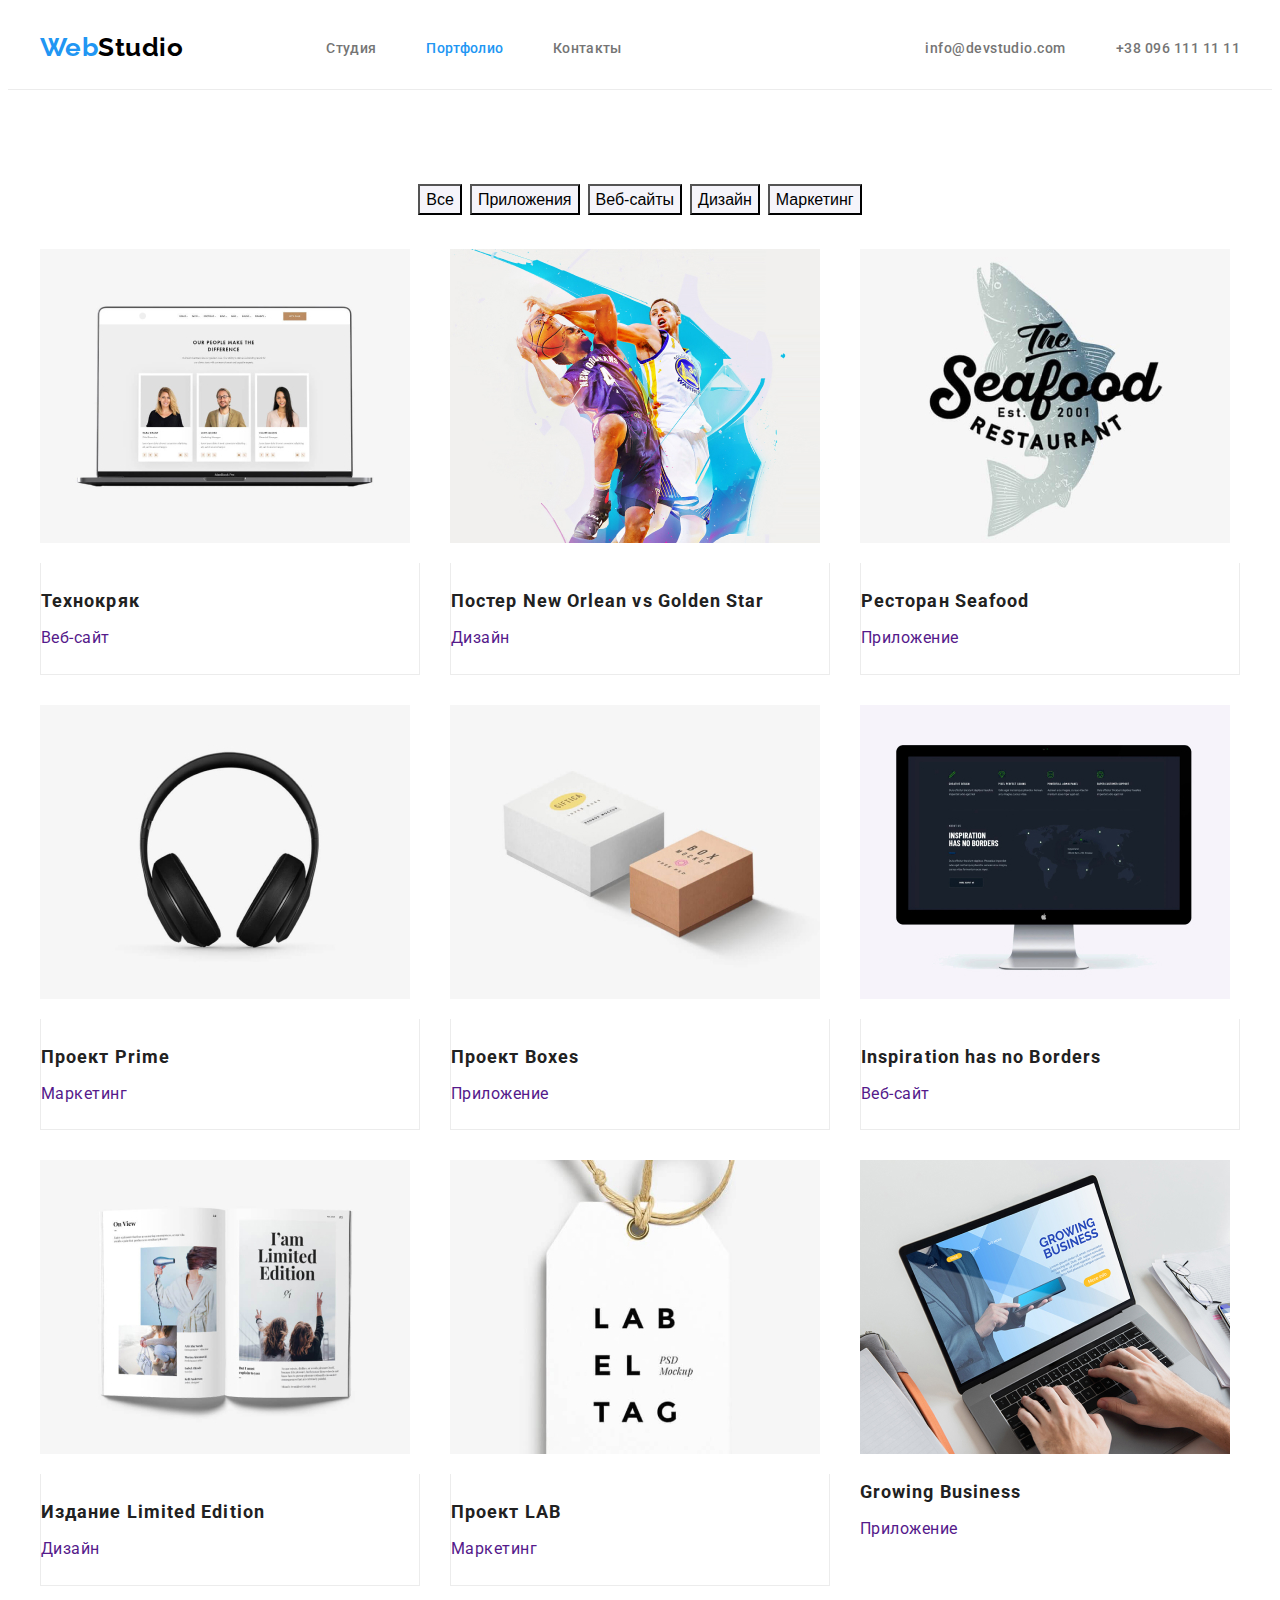
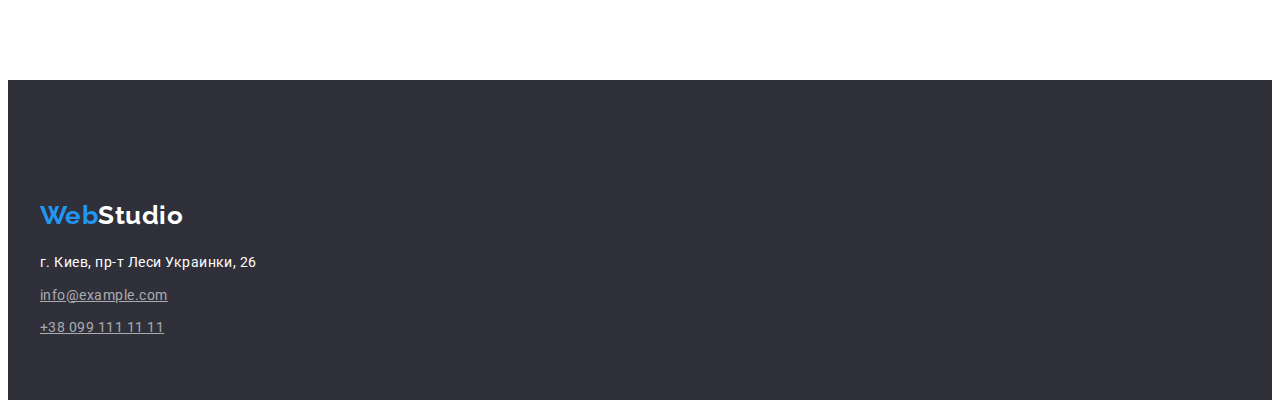
==== commit a5093860: "Готовое дз" ====
--- a/portfolio.html
+++ b/portfolio.html
@@ -12,26 +12,26 @@
     <link rel="stylesheet" href="./css/styles.css">
 </head>
 <body>
-        <header class="header">
-            <div class="container">
-                <a class="logo" href="./index.html">Web<span class="logo-part">Studio</span>
-                </a>
-                <nav>
-                    <ul class="site-nav list">
-                        <li><a class="link" href="./index.html">Студия</a></li>
-                        <li><a class="link portfolio" href="./portfolio.html">Портфолио</a></li>
-                        <li><a class="link" href="#">Контакты</a></li>
-                    </ul>
-                </nav>
-                <div>
-                    <ul class="auth-nav list">
-                        <li><a class="link" href="mailto:info@devstudio.com">info@devstudio.com</a></li>
-                        <li><a class="link" href="tel:+380961111111">+38 096 111 11 11</a></li>
-                    </ul>
-            </div>
-        </header>
-        <main>
-            <section class="portfolio-section">
+    <header class="header">
+        <div class="container upper">
+            <a class="logo" href="./index.html">Web<span class="logo-part">Studio</span>
+            </a>
+            <nav>
+                <ul class="site-nav list">
+                    <li><a class="link" href="./index.html">Студия</a></li>
+                    <li><a class="link portfolio" href="./portfolio.html">Портфолио</a></li>
+                    <li><a class="link" href="#">Контакты</a></li>
+                </ul>
+            </nav>
+            <ul class="auth-nav list">
+                <li><a class="link mailto" href="mailto:info@devstudio.com">info@devstudio.com</a></li>
+                <li><a class="link" href="tel:+380961111111">+38 096 111 11 11</a></li>
+            </ul>
+        </div>
+    </header>
+    <main>
+        <section class="portfolio-section">
+            <div class="portfolio-container container">
                 <ul class="portfolio-nav list">
                     <li><button class="portfolio-button" type="button"> Все </button></li>
                     <li><button class="portfolio-button" type="button">Приложения</button></li>
@@ -39,83 +39,120 @@
                     <li><button class="portfolio-button" type="button">Дизайн</button></li>
                     <li><button class="portfolio-button" type="button">Маркетинг</button></li>
                 </ul>
+            </div>
+            <div class=" image-container container">
                 <ul class="portfolio-list list">
                     <li>
                         <a href="">
                             <img src="./images/portfolio1.jpg" alt="три карточки людей на экране ноутбука" width="370">
-                            <h2 class="title">Технокряк</h2>
-                            <p>Веб-сайт</p>
+                            <div class="portfolio-list-comment">
+                                <h2 class="title">Технокряк</h2>
+                                <p>Веб-сайт</p>
+                            </div>
+                            
                         </a>
                     </li>
                     <li>
                         <a href="">
                             <img src="./images/portfolio2.jpg" alt="Два баскетболиста в воздухе с мячок" width="370">
-                            <h2 class="title">Постер New Orlean vs Golden Star</h2>
-                            <p>Дизайн</p>
+                            <div class="portfolio-list-comment">
+                                <h2 class="title">Постер New Orlean vs Golden Star</h2>
+                                <p>Дизайн</p>
+                            </div>
+                            
                         </a>
                     </li>
                     <li>
                         <a href="">
                             <img src="./images/portfolio3.jpg" alt="Логотип ресторана-Морская еда" width="370">
-                            <h2 class="title">Ресторан Seafood</h2>
-                            <p>Приложение</p>
+                            <div class="portfolio-list-comment">
+                                <h2 class="title">Ресторан Seafood</h2>
+                                <p>Приложение</p>
+                            </div>
+                            
                         </a>
                     </li>
                     <li>
                         <a href="">
                             <img src="./images/portfolio4.jpg" alt="Накладные наушники" width="370">
-                            <h2 class="title">Проект Prime</h2>
-                            <p>Маркетинг</p>
+                            <div class="portfolio-list-comment">
+                                <h2 class="title">Проект Prime</h2>
+                                <p>Маркетинг</p>
+                            </div>
+                            
                         </a>
                     </li>
                     <li>
                         <a href="">
                             <img src="./images/portfolio5.jpg" alt="Две коробки" width="370">
-                            <h2 class="title">Проект Boxes</h2>
-                            <p>Приложение</p>
+                            <div class="portfolio-list-comment">
+                                <h2 class="title">Проект Boxes</h2>
+                                <p>Приложение</p>
+                            </div>
+                            
                         </a>
                     </li>
                     <li>
                         <a href="">
                             <img src="./images/portfolio6.jpg" alt="Монитор" width="370">
-                            <h2 class="title">Inspiration has no Borders</h2>
-                            <p>Веб-сайт</p>
+                            <div class="portfolio-list-comment">
+                                <h2 class="title">Inspiration has no Borders</h2>
+                                <p>Веб-сайт</p>
+                            </div>
+                            
                         </a>
                     </li>
                     <li>
                         <a href="">
                             <img src="./images/portfolio7.jpg" alt="Открытый журнал на столе" width="370">
-                            <h2 class="title">Издание Limited Edition</h2>
-                            <p>Дизайн</p>
+                            <div class="portfolio-list-comment">
+                                <h2 class="title">Издание Limited Edition</h2>
+                                <p>Дизайн</p>
+                            </div>
+                            
                         </a>
                     </li>
                     <li>
                         <a href="">
                             <img src="./images/portfolio8.jpg" alt="<Бирка на веревочке" width="370">
-                            <h2 class="title">Проект LAB</h2>
-                            <p>Маркетинг</p>
+                            <div class="portfolio-list-comment">
+                                <h2 class="title">Проект LAB</h2>
+                                <p>Маркетинг</p>
+                            </div>
+                            
                         </a>
                     </li>
                     <li>
                         <a href="">
                             <img src="./images/portfolio9.jpg" alt="Руки человека на клавиатуре открытого ноутбука" width="370">
-                            <h2 class="title">Growing Business</h2>
-                            <p>Приложение</p>
+                            <div class="portfolio-lis-comment">
+                                <h2 class="title">Growing Business</h2>
+                                <p>Приложение</p>
+                            </div>
+                            
                         </a>
                     </li>
                 </ul>
-            </section>
-        </main>
-        <footer class="footer">
-            <a class="logo" href="./index.html">Web<span class="logo-footer">Studio</span>
+            </div>
+        </section>
+    </main>
+    <footer class="footer">
+        <div class="container down-container">
+            <a class="logo-footer" href="./index.html">Web<span class="logo-footer-part">Studio</span>
             </a>
             <address class="footer-adress">
                 <p>г. Киев, пр-т Леси Украинки, 26</p>
-                <a class="link" href="mailto:info@example.com">info@example.com</a>
-                <a class="link" href="tel:+380991111111">+38 099 111 11 11</a>
+                <ul class="footer-list">
+                    <li>
+                        <a class="link-footer" href="mailto:info@example.com">info@example.com</a>
+                    </li>
+                    <li class="footer-list-tel">
+                        <a class="link-footer" href="tel:+380991111111">+38 099 111 11 11</a>
+                    </li>
+                </ul>
             </address>
-        </footer>
-    </div>
+        </div>
+    </footer>
 </body>
 
 </html>--- a/css/styles.css
+++ b/css/styles.css
@@ -17,51 +17,42 @@
 h1,
 h2,
 h3,
-h4,
-h5,
-p {
-  margin: 0;
-}
-/* a {
-  display: block;
-} */
+p,
+ul {
+  margin-top: 0;
+  margin-bottom: 0;
+}
 img {
   display: block;
-  max-width: 100%;
-  height: auto;
-}
-.list {
-  padding: 0;
-  margin: 0;
-  list-style: none;
+}
+.upper {
+  display: flex;
 }
 .container {
-  display: flex;
   width: 1200px;
   padding-left: 15px;
   padding-right: 15px;
-
   margin-left: auto;
   margin-right: auto;
 }
 .link {
-  display: inline-block;
+  display: block;
+  padding: 32px 0;
+
   text-decoration: none;
   font-weight: 500;
   font-size: 14px;
   line-height: 1.2;
 }
-/* header */
+/* HEDER */
 .header {
-  width: 1600px;
-  margin: 0 auto;
-  border-bottom: 1px solid #ececec;
+  border-bottom: 1px solid#ececec;
 }
 /* logo */
 .logo {
-  display: flex;
   justify-content: center;
   margin: 24px 0 25px;
+
   color: var(--accent-color);
   font-family: Raleway, cursive;
   text-decoration: none;
@@ -70,25 +61,27 @@
   line-height: 1.2;
 }
 .logo-part {
-  display: block;
   color: #000000;
 }
 
 /* site-nav */
 
 .site-nav {
-  display: flex;
   padding: 0;
   margin-left: 93px;
+
+  align-items: center;
   letter-spacing: 0.02em;
 }
 .site-nav .link {
   margin-left: 50px;
+
   color: var(--title--color);
 }
 .site-nav .studios {
   margin-left: 0;
 }
+
 .site-nav .link:hover,
 .site-nav .link:focus {
   color: var(--accent-color);
@@ -97,62 +90,49 @@
 .site-nav .portfolio {
   color: var(--accent-color);
 }
-.site-nav,
 .auth-nav {
-  padding: 32px 0;
-}
-.auth-nav {
-  display: flex;
   margin-left: auto;
 }
 .auth-nav .link {
   color: var(--primary-text-color);
 }
+.auth-nav :hover,
+.auth-nav :focus {
+  color: var(--accent-color);
+}
 .mailto {
   margin-right: 50px;
 }
-
-.auth-nav :hover,
-.auth-nav :focus {
-  color: var(--accent-color);
-}
 /* Hero */
 .hero {
-  margin-left: auto;
-  margin-right: auto;
-  border: 1px solid #2f303a;
-  width: 1600px;
-  height: 600px;
+  padding-top: 200px;
+  padding-bottom: 200px;
+  max-height: 600px;
   background-color: #2f303a;
   color: #ffffff;
   letter-spacing: 0.06em;
   text-align: center;
 }
 .hero-title {
-  /* outline: 1px solid blueviolet; */
-  margin: 200px 452px 30px 452px;
-  width: 696px;
-  min-height: 120px;
+  margin: 0 auto;
+  max-width: 696px;
   font-weight: 900;
   font-size: 44px;
   line-height: 1.4;
   text-transform: uppercase;
 }
 .hero-button {
-  width: 200px;
-  height: 50px;
-  margin: 0 700px 200px 700px;
-  display: inline-block;
-
+  margin-top: 30px;
+  padding: 10px 32px;
+  border: 1px solid transparent;
+  border-radius: 4px;
   background-color: #2196f3;
   color: #ffffff;
-
   font-family: inherit;
   letter-spacing: inherit;
   font-weight: 700;
   font-size: 16px;
-  line-height: 1.8;
-
+  line-height: 1.9;
   cursor: pointer;
 }
 .hero-button:hover,
@@ -161,17 +141,20 @@
 }
 /* Section */
 .section {
-  margin-top: 94px;
+  padding-top: 94px;
 }
 .section-title {
-  border: 1px solid blueviolet;
   color: var(--title-text-color);
   font-weight: 700;
   font-size: 36px;
   line-height: 1.7;
   text-align: center;
 }
-
+.list {
+  display: flex;
+  padding: 0;
+  list-style: none;
+}
 .title {
   color: var(--title-text-color);
 }
@@ -189,47 +172,64 @@
   clip: rect(0 0 0 0);
   overflow: hidden;
 }
-.skills {
-  outline: 1px solid blueviolet;
+.skills .title {
+  font-weight: 700;
+  font-size: 14px;
+  line-height: 1.2;
+}
+.skills-list .title {
+  margin-bottom: 10px;
+  text-transform: uppercase;
+}
+.skills p {
+  font-size: 14px;
+  line-height: 1.7;
+}
+.skills-list li {
+  flex-basis: calc(100% / 4-var(--card-set-gap));
+}
+.skills-list li {
+  margin-right: var(--card-set-gap);
+  width: 270px;
 }
 .skills-list {
-  display: flex;
-}
-.skills .title {
-  font-weight: 700;
-  font-size: 14px;
-  line-height: 1.2;
-}
-.skills-list .title {
-  text-transform: uppercase;
-  margin-bottom: 10px;
-}
-.skills-list li {
-  min-height: 101px;
-  flex-basis: calc(100% / 4);
-  outline: 1px solid tomato;
+  margin-right: -30px;
+}
+/* НАШИ РАБОТЫ */
+.section-title {
+  margin-bottom: var(--card-set-gap);
+}
+.work-list {
+  margin-right: -30px;
+}
+.work-list li {
+  max-width: 370px;
+  flex-basis: calc(100% / 3 - var(--card-set-gap));
   margin-right: var(--card-set-gap);
-}
-.skills-list li:last-child {
-  margin-right: 0;
-}
-.skills p {
-  font-size: 14px;
-  line-height: 1.7;
-}
-/* works */
-.works-list {
- 
-}
-
-.works-list li {
-  flex-basis: calc(100% / 3 - 30px;
 }
 /* team */
 .team {
+  padding-bottom: 94px;
   background-color: #f5f4fa;
 }
+.team-list {
+  margin-right: -30px;
+  text-align: center;
+}
+.team-list li {
+  flex-basis: calc(100% / 4 - var(--card-set-gap));
+  margin-right: var(--card-set-gap);
+  border: 1px solid transparent;
+  border-bottom-left-radius: 4px;
+  border-bottom-right-radius: 4px;
+  width: 270px;
+}
+.team-list-comment {
+  padding-top: 30px;
+  padding-bottom: 30px;
+}
 .team .title {
+  margin-bottom: 10px;
   font-weight: 500;
   font-size: 16px;
   line-height: 1.2;
@@ -239,11 +239,26 @@
   line-height: 1.2;
 }
 /* footer */
+.down-container {
+  padding-top: 60px;
+}
 .footer {
+  padding-top: 60px;
+  padding-bottom: 60px;
   background-color: #2f303a;
 }
-
 .logo-footer {
+  margin-bottom: 20px;
+  /* justify-content: left; */
+  display: block;
+  color: var(--accent-color);
+  font-family: Raleway;
+  text-decoration: none;
+  font-weight: 700;
+  font-size: 26px;
+  line-height: 1.2;
+}
+.logo-footer-part {
   color: #ffffff;
 }
 .footer-adress {
@@ -255,15 +270,25 @@
   font-weight: 400;
   color: #ffffff;
 }
-
-.footer-adress .link {
+.footer-list {
+  margin-top: 9px;
+  list-style: none;
+  padding: 0;
+}
+.footer-list-tel {
+  margin-top: 9px;
+}
+.link-footer {
+  display: inline-block;
+}
+.footer-adress .link-footer {
   color: rgba(255, 255, 255, 0.6);
   font-weight: 400;
   font-size: 14px;
   line-height: 1.7;
 }
-.footer-adress .link:hover,
-.footer-adress .link:focus {
+.footer-adress .link-footer:hover,
+.footer-adress .link-footer:focus {
   color: var(--accent-color);
 }
 /* .footer-adress :hover,
@@ -271,8 +296,21 @@
   color: var(--accent-color);
 } */
 /* PORTFOLIO */
+.portfolio-section {
+  padding: 94px 0;
+}
+/* .portfolio-container {
+  margin-top: 94px;
+} */
 .portfolio-nav {
+  margin-bottom: 34px;
+  margin-right: -8px;
+  justify-content: center;
   color: var(--title-text-color);
+}
+.portfolio-nav li {
+  margin-right: 8px;
+  border-radius: 4px;
 }
 
 .portfolio-button {
@@ -286,11 +324,36 @@
   background-color: var(--accent-color);
   color: #ffffff;
 }
+/* .image-container {
+  margin-top: 94px;
+} */
+.portfolio-list {
+  flex-wrap: wrap;
+  margin-right: calc(-1 * var(--card-set-gap));
+  margin-top: calc(-1 * var(--card-set-gap));
+  /* margin-bottom: 50px; */
+  /* width: 370px; */
+}
+.portfolio-list li {
+  flex-basis: calc(100% / 3 - var(--card-set-gap));
+  margin-right: var(--card-set-gap);
+  margin-top: var(--card-set-gap);
+}
+.portfolio-list-comment {
+  padding: 20px 0;
+  border-left: 1px solid#ececec;
+  border-right: 1px solid#ececec;
+  border-bottom: 1px solid#ececec;
+}
 .portfolio-list a {
   text-decoration: none;
 }
+.portfolio-list img {
+  margin-bottom: 20px;
+}
 
 .portfolio-list .title {
+  margin-bottom: 4px;
   letter-spacing: 0.06em;
   font-weight: bold;
   font-size: 18px;
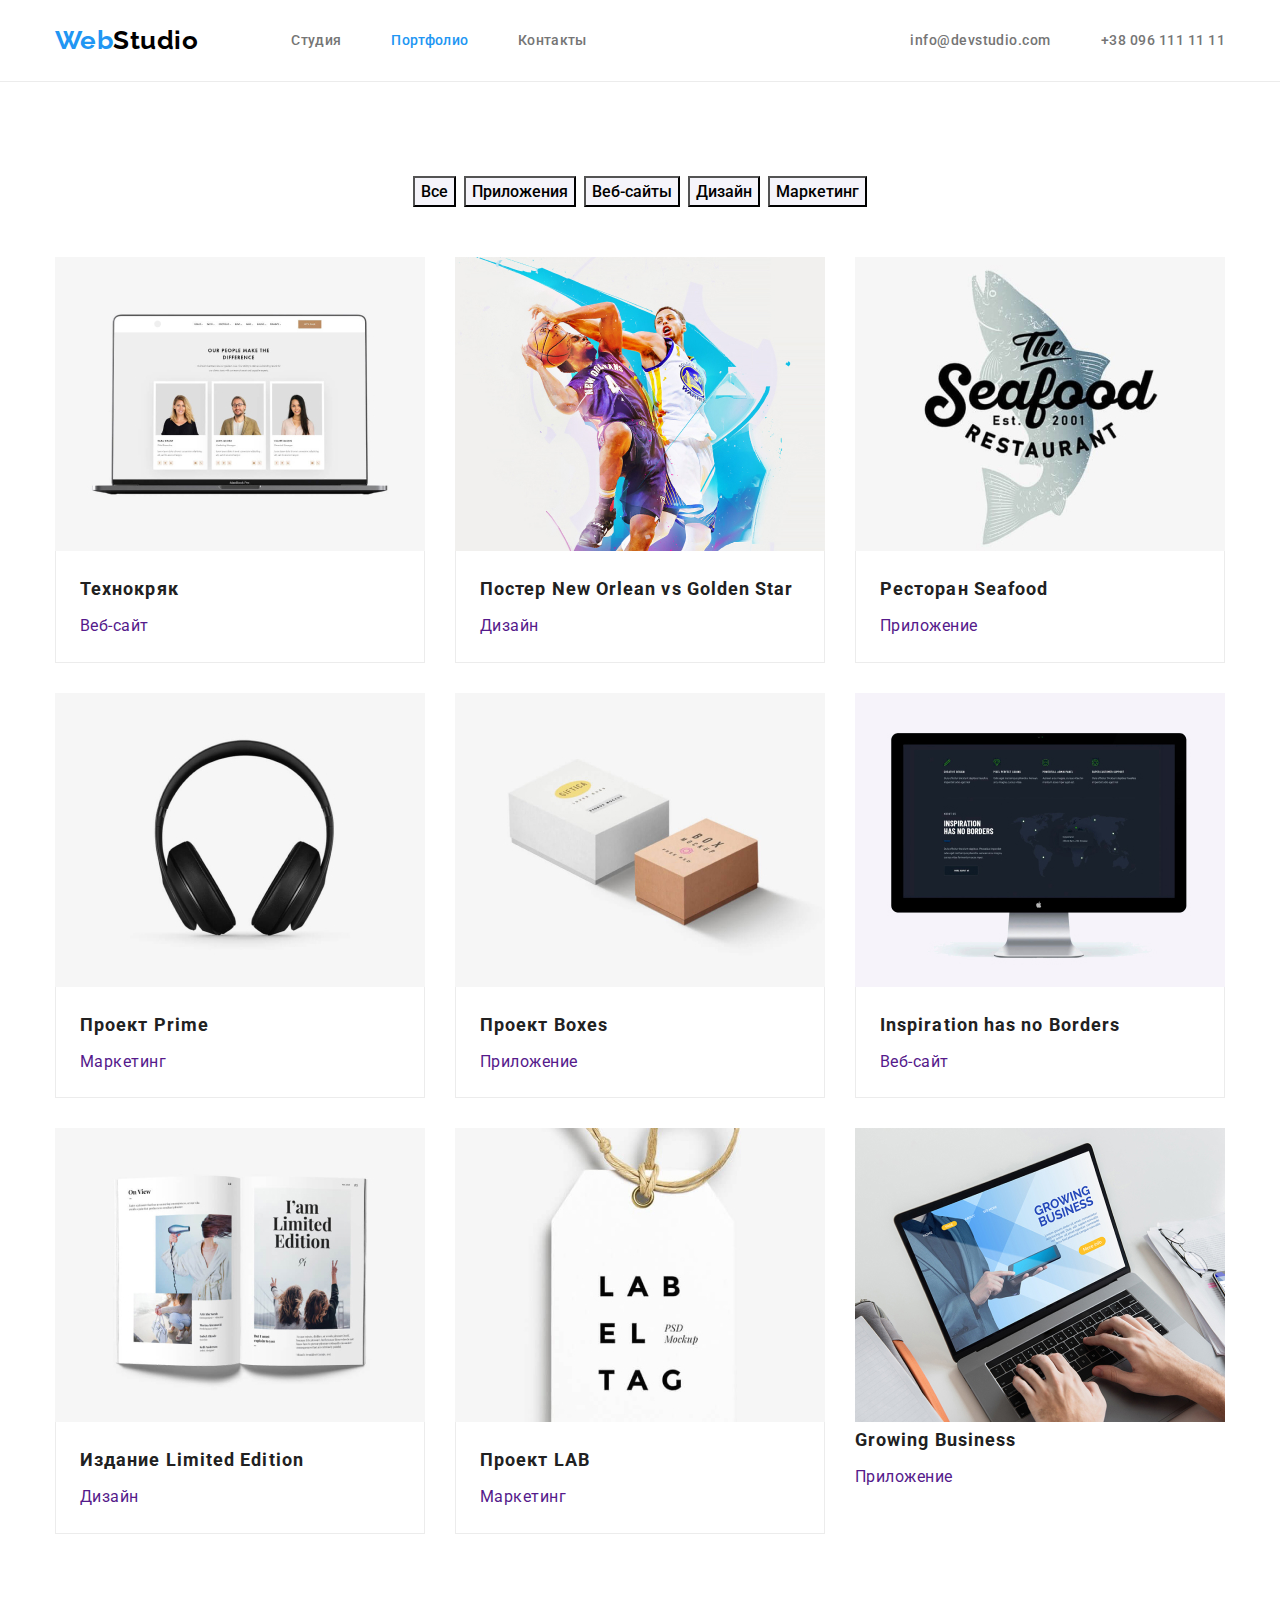
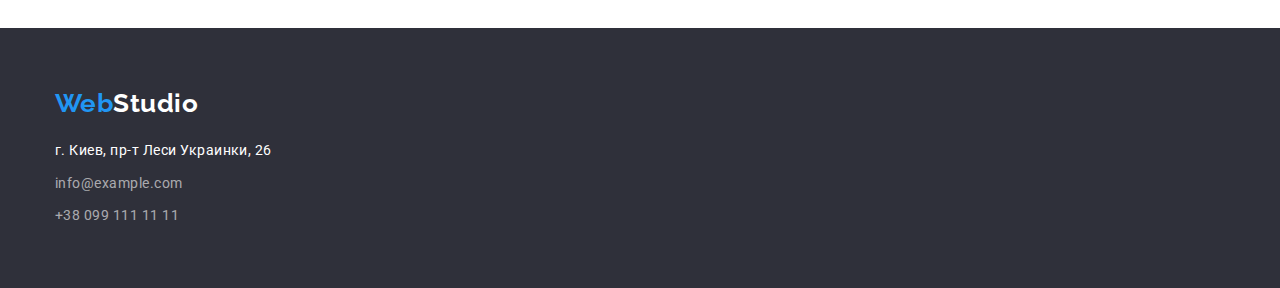
==== commit 2a3c52c4: "Устранение замечаний" ====
--- a/portfolio.html
+++ b/portfolio.html
@@ -9,6 +9,7 @@
     <link rel="preconnect" href="https://fonts.gstatic.com" crossorigin>
     <link href="https://fonts.googleapis.com/css2?family=Raleway:wght@700&family=Roboto:wght@400;500;700;900&display=swap"
         rel="stylesheet">
+        <link rel="stylesheet" href="https://cdnjs.cloudflare.com/ajax/libs/modern-normalize/1.1.0/modern-normalize.min.css">
     <link rel="stylesheet" href="./css/styles.css">
 </head>
 <body>
@@ -39,8 +40,6 @@
                     <li><button class="portfolio-button" type="button">Дизайн</button></li>
                     <li><button class="portfolio-button" type="button">Маркетинг</button></li>
                 </ul>
-            </div>
-            <div class=" image-container container">
                 <ul class="portfolio-list list">
                     <li>
                         <a href="">
--- a/css/styles.css
+++ b/css/styles.css
@@ -27,6 +27,7 @@
 }
 .upper {
   display: flex;
+  align-items: center;
 }
 .container {
   width: 1200px;
@@ -35,6 +36,9 @@
   margin-left: auto;
   margin-right: auto;
 }
+.nav-atelier {
+  margin-left: 93px;
+}
 .link {
   display: block;
   padding: 32px 0;
@@ -51,7 +55,6 @@
 /* logo */
 .logo {
   justify-content: center;
-  margin: 24px 0 25px;
 
   color: var(--accent-color);
   font-family: Raleway, cursive;
@@ -74,13 +77,14 @@
   letter-spacing: 0.02em;
 }
 .site-nav .link {
-  margin-left: 50px;
-
   color: var(--title--color);
 }
 .site-nav .studios {
   margin-left: 0;
 }
+.site-nav li:not(:first-child) {
+  margin-left: 50px;
+}
 
 .site-nav .link:hover,
 .site-nav .link:focus {
@@ -93,21 +97,20 @@
 .auth-nav {
   margin-left: auto;
 }
+.auth-nav li:not(:last-child) {
+  margin-right: 50px;
+}
 .auth-nav .link {
   color: var(--primary-text-color);
 }
 .auth-nav :hover,
 .auth-nav :focus {
   color: var(--accent-color);
-}
-.mailto {
-  margin-right: 50px;
 }
 /* Hero */
 .hero {
   padding-top: 200px;
   padding-bottom: 200px;
-  max-height: 600px;
   background-color: #2f303a;
   color: #ffffff;
   letter-spacing: 0.06em;
@@ -142,6 +145,7 @@
 /* Section */
 .section {
   padding-top: 94px;
+  padding-bottom: 94px;
 }
 .section-title {
   color: var(--title-text-color);
@@ -197,14 +201,13 @@
 }
 /* НАШИ РАБОТЫ */
 .section-title {
-  margin-bottom: var(--card-set-gap);
+  margin-bottom: 50px;
 }
 .work-list {
   margin-right: -30px;
 }
 .work-list li {
   max-width: 370px;
-  flex-basis: calc(100% / 3 - var(--card-set-gap));
   margin-right: var(--card-set-gap);
 }
 /* team */
@@ -217,11 +220,8 @@
   text-align: center;
 }
 .team-list li {
-  flex-basis: calc(100% / 4 - var(--card-set-gap));
   margin-right: var(--card-set-gap);
-  border: 1px solid transparent;
-  border-bottom-left-radius: 4px;
-  border-bottom-right-radius: 4px;
+  background-color: #ffffff;
   width: 270px;
 }
 .team-list-comment {
@@ -239,9 +239,6 @@
   line-height: 1.2;
 }
 /* footer */
-.down-container {
-  padding-top: 60px;
-}
 .footer {
   padding-top: 60px;
   padding-bottom: 60px;
@@ -280,6 +277,7 @@
 }
 .link-footer {
   display: inline-block;
+  text-decoration: none;
 }
 .footer-adress .link-footer {
   color: rgba(255, 255, 255, 0.6);
@@ -303,7 +301,7 @@
   margin-top: 94px;
 } */
 .portfolio-nav {
-  margin-bottom: 34px;
+  margin-bottom: 50px;
   margin-right: -8px;
   justify-content: center;
   color: var(--title-text-color);
@@ -324,23 +322,18 @@
   background-color: var(--accent-color);
   color: #ffffff;
 }
-/* .image-container {
-  margin-top: 94px;
-} */
 .portfolio-list {
   flex-wrap: wrap;
   margin-right: calc(-1 * var(--card-set-gap));
   margin-top: calc(-1 * var(--card-set-gap));
-  /* margin-bottom: 50px; */
-  /* width: 370px; */
 }
 .portfolio-list li {
-  flex-basis: calc(100% / 3 - var(--card-set-gap));
+  width: 370px;
   margin-right: var(--card-set-gap);
   margin-top: var(--card-set-gap);
 }
 .portfolio-list-comment {
-  padding: 20px 0;
+  padding: 20px 24px;
   border-left: 1px solid#ececec;
   border-right: 1px solid#ececec;
   border-bottom: 1px solid#ececec;
@@ -349,7 +342,7 @@
   text-decoration: none;
 }
 .portfolio-list img {
-  margin-bottom: 20px;
+  /* margin-bottom: 20px; */
 }
 
 .portfolio-list .title {
